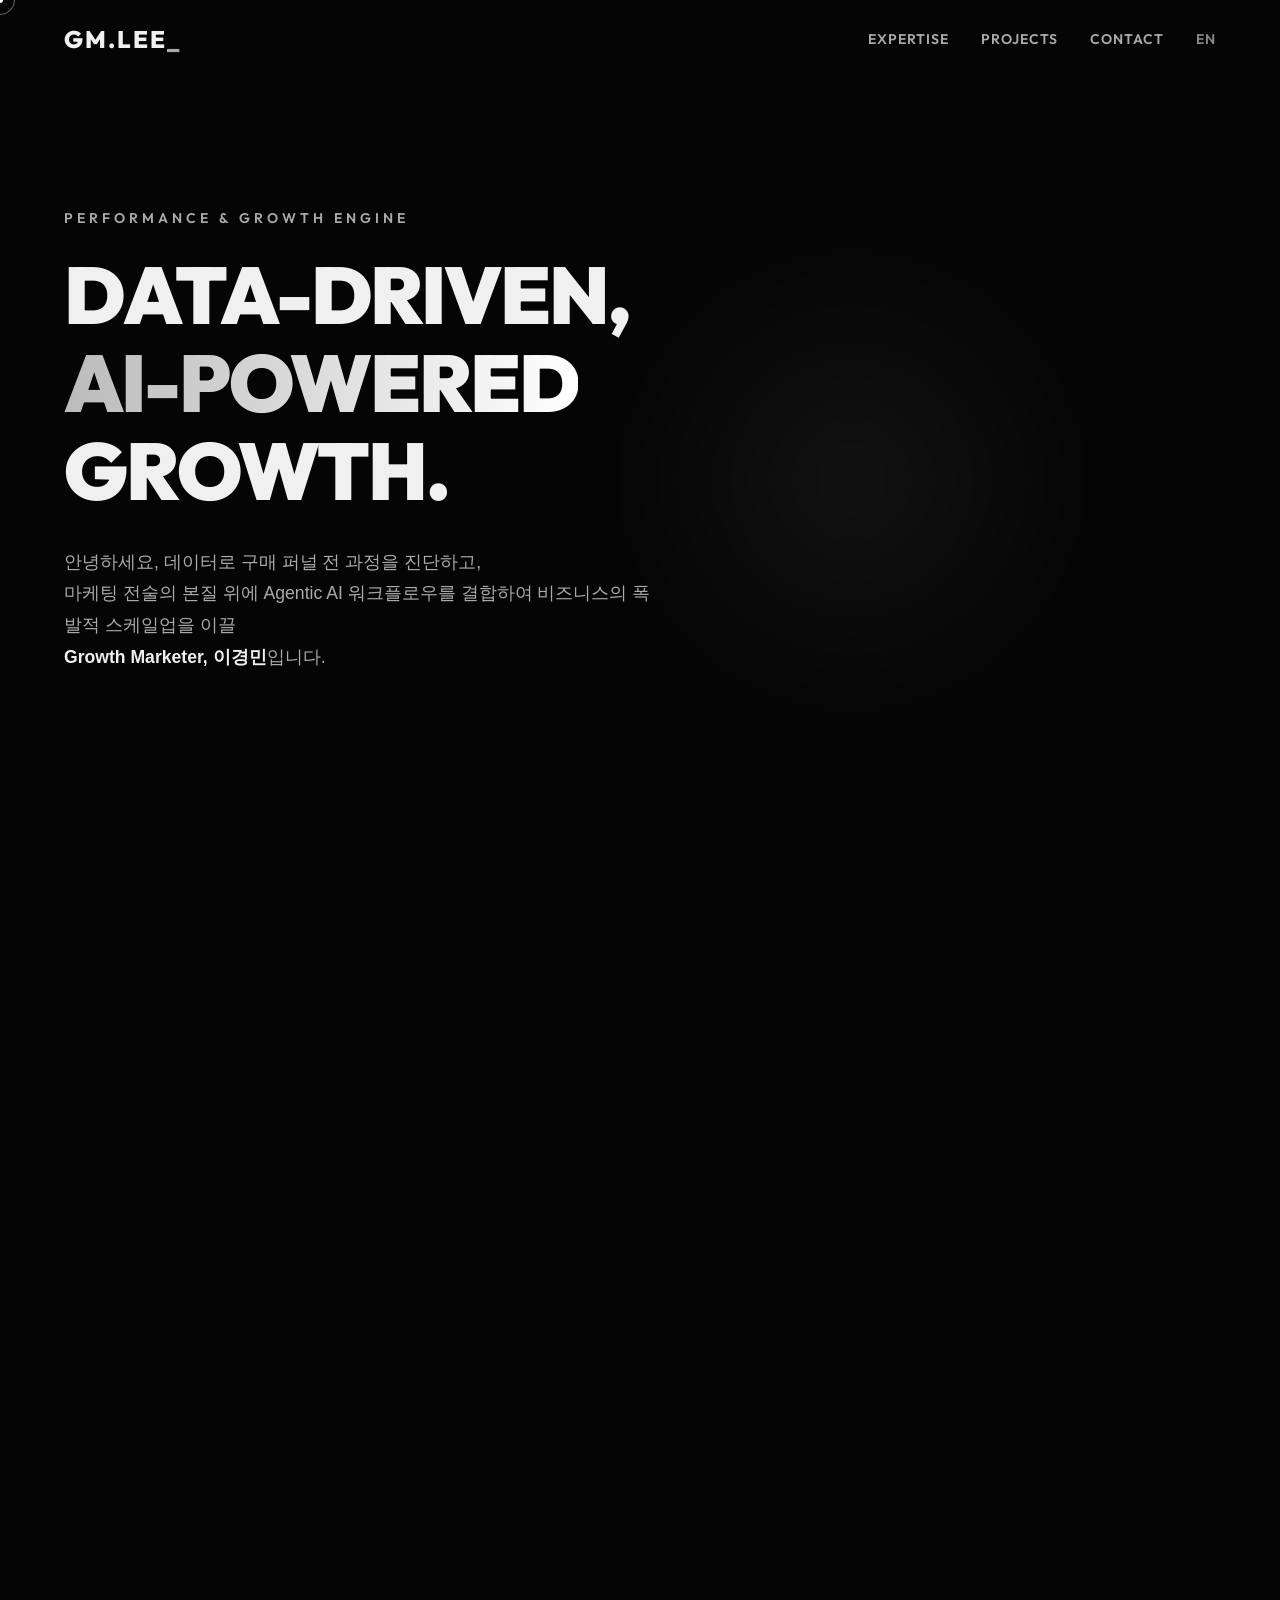
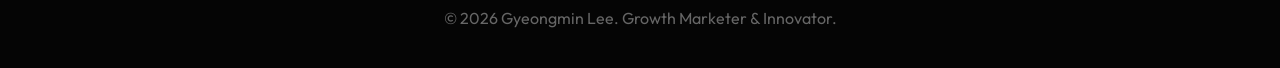
==== index.html @ 6a20fd5d "Add files via upload" ====
<!DOCTYPE html>
<html lang="ko">
<head>
    <meta charset="UTF-8">
    <meta name="viewport" content="width=device-width, initial-scale=1.0">
    <title>Gyeongmin Lee | Growth Marketer (Part Leader)</title>
    <link rel="preconnect" href="https://fonts.googleapis.com">
    <link rel="preconnect" href="https://fonts.gstatic.com" crossorigin>
    <link href="https://fonts.googleapis.com/css2?family=Outfit:wght@300;400;600;800;900&family=Pretendard:wght@300;400;600;700&display=swap" rel="stylesheet">
    <link rel="stylesheet" href="style.css">
    <!-- Lucide Icons -->
    <script src="https://unpkg.com/lucide@latest"></script>
</head>
<body>
    <!-- Custom Cursor -->
    <div class="cursor-dot"></div>
    <div class="cursor-outline"></div>

    <nav class="navbar">
        <div class="nav-container">
            <a href="#" class="logo">GM.LEE<span>_</span></a>
            <div class="nav-links">
                <a href="#expertise" class="nav-link">Expertise</a>
                <a href="#projects" class="nav-link">Projects</a>
                <a href="#contact" class="nav-link">Contact</a>
                <a href="index-en.html" class="nav-link" style="font-weight: 600; color: #888;">EN</a>
            </div>
        </div>
    </nav>

    <main>
        <section class="hero" id="hero">
            <div class="hero-bg-accent"></div>
            <div class="hero-content">
                <div class="hero-text">
                    <p class="hero-label reveal-text">PERFORMANCE & GROWTH ENGINE</p>
                    <h1 class="hero-title reveal-text">
                        DATA-DRIVEN,<br>
                        <span class="gradient-text">AI-POWERED</span><br>
                        GROWTH.
                    </h1>
                    <p class="hero-desc reveal-text">
                        안녕하세요, 데이터로 구매 퍼널 전 과정을 진단하고,<br>
                        마케팅 전술의 본질 위에 Agentic AI 워크플로우를 결합하여 비즈니스의 폭발적 스케일업을 이끌<br>
                        <strong>Growth Marketer, 이경민</strong>입니다.
                    </p>
                    <a href="#projects" class="explore-btn reveal-up">
                        Explore My Impact
                        <i data-lucide="arrow-right"></i>
                    </a>
                </div>
                <div class="hero-image reveal-up">
                    <img src="https://github.com/Jaguar-Black/portfolio/blob/main/profile.jpg?raw=true" alt="Profile Image">
                </div>
            </div>
        </section>

        <section class="expertise" id="expertise">
            <div class="section-container">
                <h2 class="section-title reveal-up">CORE EXPERTISE</h2>
                <div class="expertise-grid">
                    
                    <div class="glass-card reveal-up" style="transition-delay: 0.1s;">
                        <div class="card-icon">
                            <i data-lucide="bar-chart-2"></i>
                        </div>
                        <h3>Performance & CRM</h3>
                        <p>단순 광고 지표를 넘어 SQL과 GA4, Bigin 등을 이용해 지표 이면의 인과관계를 발견합니다. 유입, 객단가, 리텐션 전 방위에서 구매 전략을 최적화하여 턴어라운드를 실현합니다.</p>
                    </div>

                    <div class="glass-card reveal-up" style="transition-delay: 0.2s;">
                        <div class="card-icon">
                            <i data-lucide="cpu"></i>
                        </div>
                        <h3>Agentic AI Workflow</h3>
                        <p>수작업 반복 리포팅, 지표 취합, 시장 모니터링 체계를 LLM 크롤러 에이전트로 완전 자동화하여, 조직이 가설 수립과 검증이라는 '핵심 업무'에 몰입할 수 있도록 시스템화합니다.</p>
                    </div>

                    <div class="glass-card reveal-up" style="transition-delay: 0.3s;">
                        <div class="card-icon">
                            <i data-lucide="image"></i>
                        </div>
                        <h3>Gen-AI Full-Funnel Asset</h3>
                        <p>인적 병목이 빈번한 소재 채널, 랜딩 페이지, 영상 스토리보드와 프롬프트 연동까지 팀의 크리에이티브 파이프라인을 체계적으로 구조화해 실행 속도를 압도적으로 단축합니다.</p>
                    </div>
                </div>
            </div>
        </section>

        <section class="projects" id="projects">
            <div class="section-container">
                <h2 class="section-title reveal-up">SIGNATURE IMPACTS</h2>
                
                <div class="project-showcase">
                    
                    <!-- Pim Asia Impact (Highlight) -->
                    <div class="impact-card reveal-up">
                        <div class="impact-meta">25.05 - 26.03 | ㈜핌아시아</div>
                        <h3 class="impact-title clickable-item" onclick="openPopup('https://gmlee.notion.site/2bc24253d39f8047b65ef3e0e33f635e?source=copy_link')">AI & Pipeline Innovation</h3>
                        
                        <div class="impact-grid">
                            <div class="impact-item">
                                <h4>01. Reporting Automation</h4>
                                <p>AI 하네스 구조와 DB, 매체 API 자동 연동을 통한 <strong>'주간/월간 보고서 자동화 에이전트' 도입</strong>으로 월요일 오전을 통째로 소모하던 취합 시수를 <strong>'0'으로 단축</strong>.</p>
                                <div class="impact-image" style="margin-top: 16px;">
                                    <img src="https://github.com/Jaguar-Black/portfolio/blob/main/01.%20Reporting%20Automation.png?raw=true" alt="Reporting Automation" style="width: 100%; border-radius: 8px;">
                                </div>
                            </div>
                            <div class="impact-item">
                                <h4>02. Product Curation Agent</h4>
                                <p>전략 상품의 가격, 시즈널 트렌드, 차별점 USP를 자동 수집해 사내 메신저로 띄워주는 웹훅 연동 에이전트 개발. 마케터의 상품 소싱 <strong>병목 완벽 제거</strong>.</p>
                                <div class="impact-image" style="margin-top: 16px;">
                                    <img src="https://github.com/Jaguar-Black/portfolio/blob/main/02.%20Product%20Curation%20Agent.png?raw=true" alt="Product Curation Agent" style="width: 100%; border-radius: 8px;">
                                </div>
                            </div>
                            <div class="impact-item">
                                <h4>03. Full-Funnel Asset Gen</h4>
                                <p>랜딩 문구부터 이미지, 외부 툴(Freepik 등) 활용 영상 컨티와 씬별 프롬프트를 배포된 '하네스 템플릿' 하나로 완전 자동화해 <strong>기존 하루 걸리던 제작 리드타임을 2시간으로 단축</strong> 실현.</p>
                                <div class="impact-image" style="margin-top: 16px;">
                                    <img src="https://github.com/Jaguar-Black/portfolio/blob/main/03.%20Full-Funnel%20Asset%20Gen.png?raw=true" alt="Full-Funnel Asset Gen" style="width: 100%; border-radius: 8px;">
                                </div>
                            </div>
                            <div class="impact-item">
                                <h4>04. Performance Scale-up</h4>
                                <p>구글 UAC 낡은 소재 우려 타파 및 메타 AI 컬렉션 등 신규 매체 확장을 통해 광고비 증액 환경 속에서도 <strong>M1 ROAS 239% → 430% 강력한 턴어라운드</strong>.</p>
                                <div class="impact-image" style="margin-top: 16px;">
                                    <img src="https://github.com/Jaguar-Black/portfolio/blob/main/04.%20Performance%20Scale-up.png?raw=true" alt="Performance Scale-up" style="width: 100%; border-radius: 8px;">
                                </div>
                            </div>
                        </div>
                    </div>

                    <!-- Previous Timeline -->
                    <div class="timeline-container reveal-up">
                        <h3 class="timeline-head">Solid Marketing Milestones</h3>
                        
                        <div style="text-align: center; margin-bottom: 32px;">
                            <p class="timeline-instruction">👉 각 회사별 영역을 클릭하시면 상세한 성과 내역을 확인하실 수 있습니다</p>
                        </div>

                        <div class="timeline-item">
                            <div class="tl-date">24.05 – 24.11</div>
                            <div class="tl-content glass-card list-style clickable-item" onclick="openPopup('https://gmlee.notion.site/14324253d39f81c5973dec9656100f60?source=copy_link')">
                                <h4>㈜위블링 <span style="font-size: 14px; font-weight:normal; color:#aaa;">(팀장/스냅스, 오프린트미)</span></h4>
                                <ul>
                                    <li>사내 <strong>CRM 데이터를 SQL로 정밀 타겟팅(육아/펫/팬덤) 분절화</strong>하고 SA 비중을 축소. DA 파이프라인 전면 개편.</li>
                                    <li>스냅스 모객 ROAS 입사 4개월 만에 <strong>396% ➔ 866% 수직 턴어라운드 </strong>.</li>
                                    <li>이종 IP(스노우 AI 스티커/웹툰 팝업) 타겟 연동 및 협업 마케팅 기획으로 단일 이벤트 <strong>ROAS 4,442% 기록</strong> 등 온·오프라인 전방위 리드 확대.</li>
                                </ul>
                            </div>
                        </div>

                        <div class="timeline-item">
                            <div class="tl-date">22.10 – 23.09</div>
                            <div class="tl-content glass-card list-style clickable-item" onclick="openPopup('https://gmlee.notion.site/14324253d39f813bae6ce65b3a17312e?source=copy_link')">
                                <h4>㈜라이프앤바이오 <span style="font-size: 14px; font-weight:normal; color:#aaa;">(퍼포먼스 마케팅 팀장)</span></h4>
                                <ul>
                                    <li>적자 늪의 전사 월 매출을 2개월 만에 <strong>단기 플러스 전환(5억 ➔ 5.8억)</strong>시킨 고단가 '영웅 상품' 집결 전략.</li>
                                    <li>시니어 유저 가입 허들을 낮추는 간편 가입(카카오싱크) 및 채널톡 전격 도입을 통해 <strong>퍼널 진입률 2% ➔ 7.5%로 대폭 상향</strong>.</li>
                                    <li>고객 인터뷰 기반 <strong>'미셀화 커큐민' 3D 랜더링 영상 제작</strong> 및 피지컬갤러리 협업. 매체별 타겟-소재 핏(Fit) 정밀 세분화해 효율 극대화.</li>
                                </ul>
                            </div>
                        </div>
                        
                        <div class="timeline-item">
                            <div class="tl-date">21.04 – 22.03</div>
                            <div class="tl-content glass-card list-style clickable-item" onclick="openPopup('https://gmlee.notion.site/14324253d39f81b89ffde06b94b57936?source=copy_link')">
                                <h4>㈜라이프스타일프로젝트 <span style="font-size: 14px; font-weight:normal; color:#aaa;">(마케팅 팀장)</span></h4>
                                <ul>
                                    <li>검색광고 브랜드 키워드 정교 제어를 통해 <strong>메인 채널 CPC 단가를 1,500원 ➔ 400원대로 혁신적 절감</strong>.</li>
                                    <li>무료 샘플키트 전략 기획으로 <strong>신규 액티브 유저 월 3천 명 수급</strong> 파이프라인 (CPA 1,800원) 구축.</li>
                                    <li>빅인(Bigin) 솔루션을 활용한 구매 세그먼트별 시퀀스 마케팅 구축으로 유입 팽창 구간 내 <strong>초기 재구매 18% 달성</strong>.</li>
                                </ul>
                            </div>
                        </div>
                        
                        <div class="timeline-item">
                            <div class="tl-date">19.12 – 21.04</div>
                            <div class="tl-content glass-card list-style clickable-item" onclick="openPopup('https://gmlee.notion.site/14324253d39f818a97adebdd8dd3b90c?source=copy_link')">
                                <h4>드로잉홈 <span style="font-size: 14px; font-weight:normal; color:#aaa;">(마케팅 팀장)</span></h4>
                                <ul>
                                    <li>매월 지출 3천만 원이던 비용을 전사적 신뢰를 통한 <strong>1.5억 원 스케일업 운용 관리</strong>.</li>
                                    <li>GA, GTM, 자체 이벤트 로데이터 분석 모델 체계 마련을 통해 조직 전반의 데이터 평가 의사결정 문화 선제 도입.</li>
                                </ul>
                            </div>
                        </div>

                    </div>

                </div>
            </div>
        </section>

        <section class="contact" id="contact">
            <div class="section-container">
                <div class="contact-box glass-card reveal-up">
                    <h2 style="letter-spacing:-1px;">READY TO BUILD THE GROWTH ENGINE.</h2>
                    <p>단단한 마케팅 데이터 본질과 압도적인 AI 시스템 아키텍처의 조화로<br> 비즈니스 성장의 다음 챕터를 폭발적으로 리딩하겠습니다.</p>
                    <div class="contact-info">
                        
                    </div>
                </div>
            </div>
        </section>
    </main>

    <footer>
        <div class="footer-contents">
            <p>&copy; 2026 Gyeongmin Lee. Growth Marketer & Innovator.</p>
        </div>
    </footer>

    <!-- Modal for Images -->
    <div id="imageModal" class="modal" onclick="closeModal(event)">
        <span class="close" onclick="closeModal(event)">&times;</span>
        <img class="modal-content" id="modalImg">
    </div>

    <script src="script.js"></script>
</body>
</html>
---- style.css ----
/* F&F / MLB Style Portfolio CSS */
:root {
    --bg-color: #050505;
    --text-primary: #F0F0F0;
    --text-secondary: #aaaaaa;
    --accent: #ffffff;
    --accent-fade: rgba(255, 255, 255, 0.1);
    --glass-bg: rgba(20, 20, 20, 0.6);
    --glass-border: rgba(255, 255, 255, 0.08);
}

* {
    margin: 0;
    padding: 0;
    box-sizing: border-box;
}

body {
    background-color: var(--bg-color);
    color: var(--text-primary);
    font-family: 'Pretendard', sans-serif;
    overflow-x: hidden;
    cursor: none; /* For custom cursor */
}

h1, h2, h3, .hero-label, .logo, .navbar {
    font-family: 'Outfit', 'Pretendard', sans-serif;
}

/* Custom Cursor */
.cursor-dot, .cursor-outline {
    position: fixed;
    top: 0;
    left: 0;
    transform: translate(-50%, -50%);
    border-radius: 50%;
    z-index: 9999;
    pointer-events: none;
}

.cursor-dot {
    width: 6px;
    height: 6px;
    background-color: var(--accent);
}

.cursor-outline {
    width: 30px;
    height: 30px;
    border: 1px solid rgba(255,255,255,0.4);
    transition: width 0.2s, height 0.2s, background-color 0.2s;
}

/* Typography Utility */
.gradient-text {
    background: linear-gradient(90deg, #bbbbbb 0%, #ffffff 50%, #666666 100%);
    -webkit-background-clip: text;
    background-clip: text;
    -webkit-text-fill-color: transparent;
    background-size: 200% auto;
    animation: shine 4s linear infinite;
}

@keyframes shine {
    to {
        background-position: 200% center;
    }
}

/* Navbar */
.navbar {
    position: fixed;
    top: 0; 
    width: 100%;
    padding: 24px 0;
    z-index: 1000;
    transition: background 0.3s, backdrop-filter 0.3s;
}

.navbar.scrolled {
    background: rgba(0,0,0,0.8);
    backdrop-filter: blur(10px);
    border-bottom: 1px solid var(--glass-border);
    padding: 16px 0;
}

.nav-container {
    max-width: 1200px;
    margin: 0 auto;
    padding: 0 24px;
    display: flex;
    justify-content: space-between;
    align-items: center;
}

.logo {
    font-size: 24px;
    font-weight: 800;
    color: var(--text-primary);
    text-decoration: none;
    letter-spacing: 2px;
}

.logo span {
    color: var(--text-secondary);
}

.nav-links {
    display: flex;
    gap: 32px;
}

.nav-link {
    color: var(--text-secondary);
    text-decoration: none;
    font-size: 14px;
    font-weight: 600;
    text-transform: uppercase;
    letter-spacing: 1px;
    transition: color 0.3s;
    position: relative;
}

.nav-link:hover {
    color: var(--text-primary);
}

/* Hero Section */
.hero {
    min-height: 100vh;
    display: flex;
    align-items: center;
    position: relative;
    padding-top: 80px;
}

.hero-bg-accent {
    position: absolute;
    top: 20%;
    right: 10%;
    width: 600px;
    height: 600px;
    background: radial-gradient(circle, rgba(255,255,255,0.06) 0%, rgba(0,0,0,0) 60%);
    border-radius: 50%;
    filter: blur(40px);
    z-index: -1;
    animation: float 10s ease-in-out infinite;
}

@keyframes float {
    0% { transform: translateY(0px) scale(1); }
    50% { transform: translateY(-30px) scale(1.05); }
    100% { transform: translateY(0px) scale(1); }
}

.hero-content {
    max-width: 1200px;
    margin: 0 auto;
    padding: 0 24px;
    width: 100%;
    display: flex;
    align-items: center;
    justify-content: space-between;
    gap: 40px;
}

.hero-text {
    flex: 1;
}

.hero-image {
    flex-shrink: 0;
    width: 300px;
    height: 300px;
    border-radius: 50%;
    overflow: hidden;
    border: 3px solid rgba(255, 255, 255, 0.2);
    box-shadow: 0 10px 40px rgba(0, 0, 0, 0.5);
}

.hero-image img {
    width: 100%;
    height: 100%;
    object-fit: cover;
}

.hero-label {
    font-size: 14px;
    font-weight: 600;
    letter-spacing: 4px;
    color: var(--text-secondary);
    margin-bottom: 24px;
}

.hero-title {
    font-size: 5rem;
    font-weight: 900;
    line-height: 1.1;
    margin-bottom: 32px;
    letter-spacing: -2px;
}

.hero-desc {
    font-size: 1.1rem;
    color: var(--text-secondary);
    line-height: 1.8;
    max-width: 600px;
    margin-bottom: 48px;
}

.hero-desc strong {
    color: var(--text-primary);
}

.explore-btn {
    display: inline-flex;
    align-items: center;
    gap: 12px;
    padding: 16px 32px;
    background: var(--text-primary);
    color: var(--bg-color);
    text-decoration: none;
    font-weight: 700;
    text-transform: uppercase;
    letter-spacing: 1px;
    border-radius: 4px;
    transition: transform 0.3s, box-shadow 0.3s;
}

.explore-btn:hover {
    transform: translateY(-4px);
    box-shadow: 0 10px 30px rgba(255,255,255,0.2);
}

/* Sections */
.section-container {
    max-width: 1200px;
    margin: 0 auto;
    padding: 120px 24px;
}

.section-title {
    font-size: 2.5rem;
    font-weight: 800;
    margin-bottom: 64px;
    text-align: center;
    letter-spacing: 2px;
}

/* Glass Card */
.glass-card {
    background: var(--glass-bg);
    border: 1px solid var(--glass-border);
    backdrop-filter: blur(16px);
    border-radius: 12px;
    padding: 40px;
    transition: transform 0.3s, background 0.3s;
}

.glass-card:hover {
    background: rgba(30, 30, 30, 0.8);
    transform: translateY(-8px);
}

/* Expertise */
.expertise-grid {
    display: grid;
    grid-template-columns: repeat(3, 1fr);
    gap: 24px;
}

.card-icon {
    width: 60px;
    height: 60px;
    background: var(--accent-fade);
    border-radius: 50%;
    display: flex;
    align-items: center;
    justify-content: center;
    margin-bottom: 24px;
}

.glass-card h3 {
    font-size: 1.5rem;
    margin-bottom: 16px;
}

.glass-card p {
    color: var(--text-secondary);
    line-height: 1.6;
}

/* Projects */
.project-showcase {
    display: flex;
    flex-direction: column;
    gap: 40px;
}

.impact-card {
    background: #111111;
    border: 1px solid #333;
    padding: 60px;
    border-radius: 16px;
    position: relative;
    overflow: hidden;
}

.impact-meta {
    font-size: 14px;
    color: var(--text-secondary);
    font-family: 'Outfit';
    letter-spacing: 2px;
    margin-bottom: 16px;
}

.impact-title {
    font-size: 3rem;
    font-weight: 800;
    margin-bottom: 48px;
    line-height: 1.2;
}

.impact-grid {
    display: grid;
    grid-template-columns: 1fr;
    gap: 60px;
}

.impact-item h4 {
    font-size: 1.2rem;
    font-weight: 700;
    margin-bottom: 12px;
    color: #fff;
}

.impact-item p {
    color: var(--text-secondary);
    line-height: 1.6;
}

/* Timeline */
.timeline-container {
    margin-top: 60px;
}

.timeline-head {
    font-size: 2rem;
    margin-bottom: 24px;
    text-align: center;
}

.timeline-instruction {
    display: inline-block;
    background: rgba(255, 215, 0, 0.1);
    border: 1px solid rgba(255, 215, 0, 0.3);
    color: #ffd700;
    padding: 12px 24px;
    border-radius: 8px;
    font-size: 1.05rem;
    font-weight: 600;
    margin: 0 auto;
    letter-spacing: 0.5px;
}

.timeline-item {
    display: flex;
    gap: 40px;
    margin-bottom: 32px;
}

.tl-date {
    width: 140px;
    flex-shrink: 0;
    font-family: 'Outfit';
    font-weight: 700;
    color: var(--text-secondary);
    padding-top: 8px;
    text-align: right;
}

.tl-content {
    flex-grow: 1;
    padding: 32px;
}

.list-style ul {
    margin-top: 16px;
    list-style-type: none;
}

.list-style li {
    margin-bottom: 12px;
    color: var(--text-secondary);
    position: relative;
    padding-left: 16px;
}

.list-style li::before {
    content: "•";
    position: absolute;
    left: 0;
    color: #fff;
    font-weight: bold;
}

/* Contact */
.contact-box {
    text-align: center;
    padding: 80px 40px;
}

.contact-box h2 {
    font-size: 4rem;
    margin-bottom: 24px;
}

.contact-box p {
    font-size: 1.2rem;
    color: var(--text-secondary);
    margin-bottom: 40px;
}

.contact-info {
    display: flex;
    justify-content: center;
    gap: 24px;
}

.c-link {
    display: inline-flex;
    align-items: center;
    gap: 8px;
    text-decoration: none;
    color: #000;
    background: #fff;
    padding: 14px 28px;
    border-radius: 4px;
    font-family: 'Outfit';
    font-weight: 600;
    transition: transform 0.3s;
}

.c-link:hover {
    transform: translateY(-4px);
}

/* Footer */
footer {
    border-top: 1px solid #222;
    padding: 40px 0;
    text-align: center;
    color: #666;
    font-family: 'Outfit';
}

/* Scroll Animations */
.reveal-up {
    opacity: 0;
    transform: translateY(40px);
    transition: opacity 0.8s ease-out, transform 0.8s ease-out;
}

.reveal-up.active {
    opacity: 1;
    transform: translateY(0);
}

/* Clickable Items */
.clickable-item {
    cursor: pointer;
    transition: transform 0.2s, background-color 0.2s;
}

.clickable-item:hover {
    transform: translateY(-4px);
    background-color: rgba(255, 255, 255, 0.05); /* subtle highlight */
    border-radius: 8px; /* For the h3 and plain text impact-items */
}

.impact-title.clickable-item {
    display: inline-block;
    padding: 10px 20px;
    margin-left: -20px; /* offset the padding to align perfectly */
}

/* Modal Styles */
.modal {
  display: none;
  position: fixed;
  z-index: 2000;
  left: 0;
  top: 0;
  width: 100%;
  height: 100%;
  background-color: rgba(0,0,0,0.8);
  align-items: center;
  justify-content: center;
  backdrop-filter: blur(8px);
}

.modal-content {
  max-width: 90%;
  max-height: 90%;
  object-fit: contain;
  border-radius: 12px;
  box-shadow: 0 4px 40px rgba(0,0,0,0.5);
  animation: zoomIn 0.3s ease;
}

.close {
  position: absolute;
  top: 24px;
  right: 32px;
  color: #fff;
  font-size: 40px;
  font-weight: bold;
  cursor: pointer;
  transition: 0.3s;
  z-index: 2001;
}

.close:hover {
  color: #ccc;
  text-decoration: none;
}

@keyframes zoomIn {
  from {transform: scale(0.9); opacity: 0;}
  to {transform: scale(1); opacity: 1;}
}

/* Responsiveness */
@media (max-width: 900px) {
    .expertise-grid { grid-template-columns: 1fr; }
    .impact-grid { grid-template-columns: 1fr; }
    .hero-title { font-size: 3.5rem; }
    .timeline-item { flex-direction: column; gap: 16px; }
    .tl-date { text-align: left; }
    .nav-links { display: none; }
    
    .hero-content {
        flex-direction: column-reverse;
        text-align: center;
        gap: 24px;
    }
    
    .hero-image {
        width: 180px;
        height: 180px;
        margin-top: 24px;
    }
}
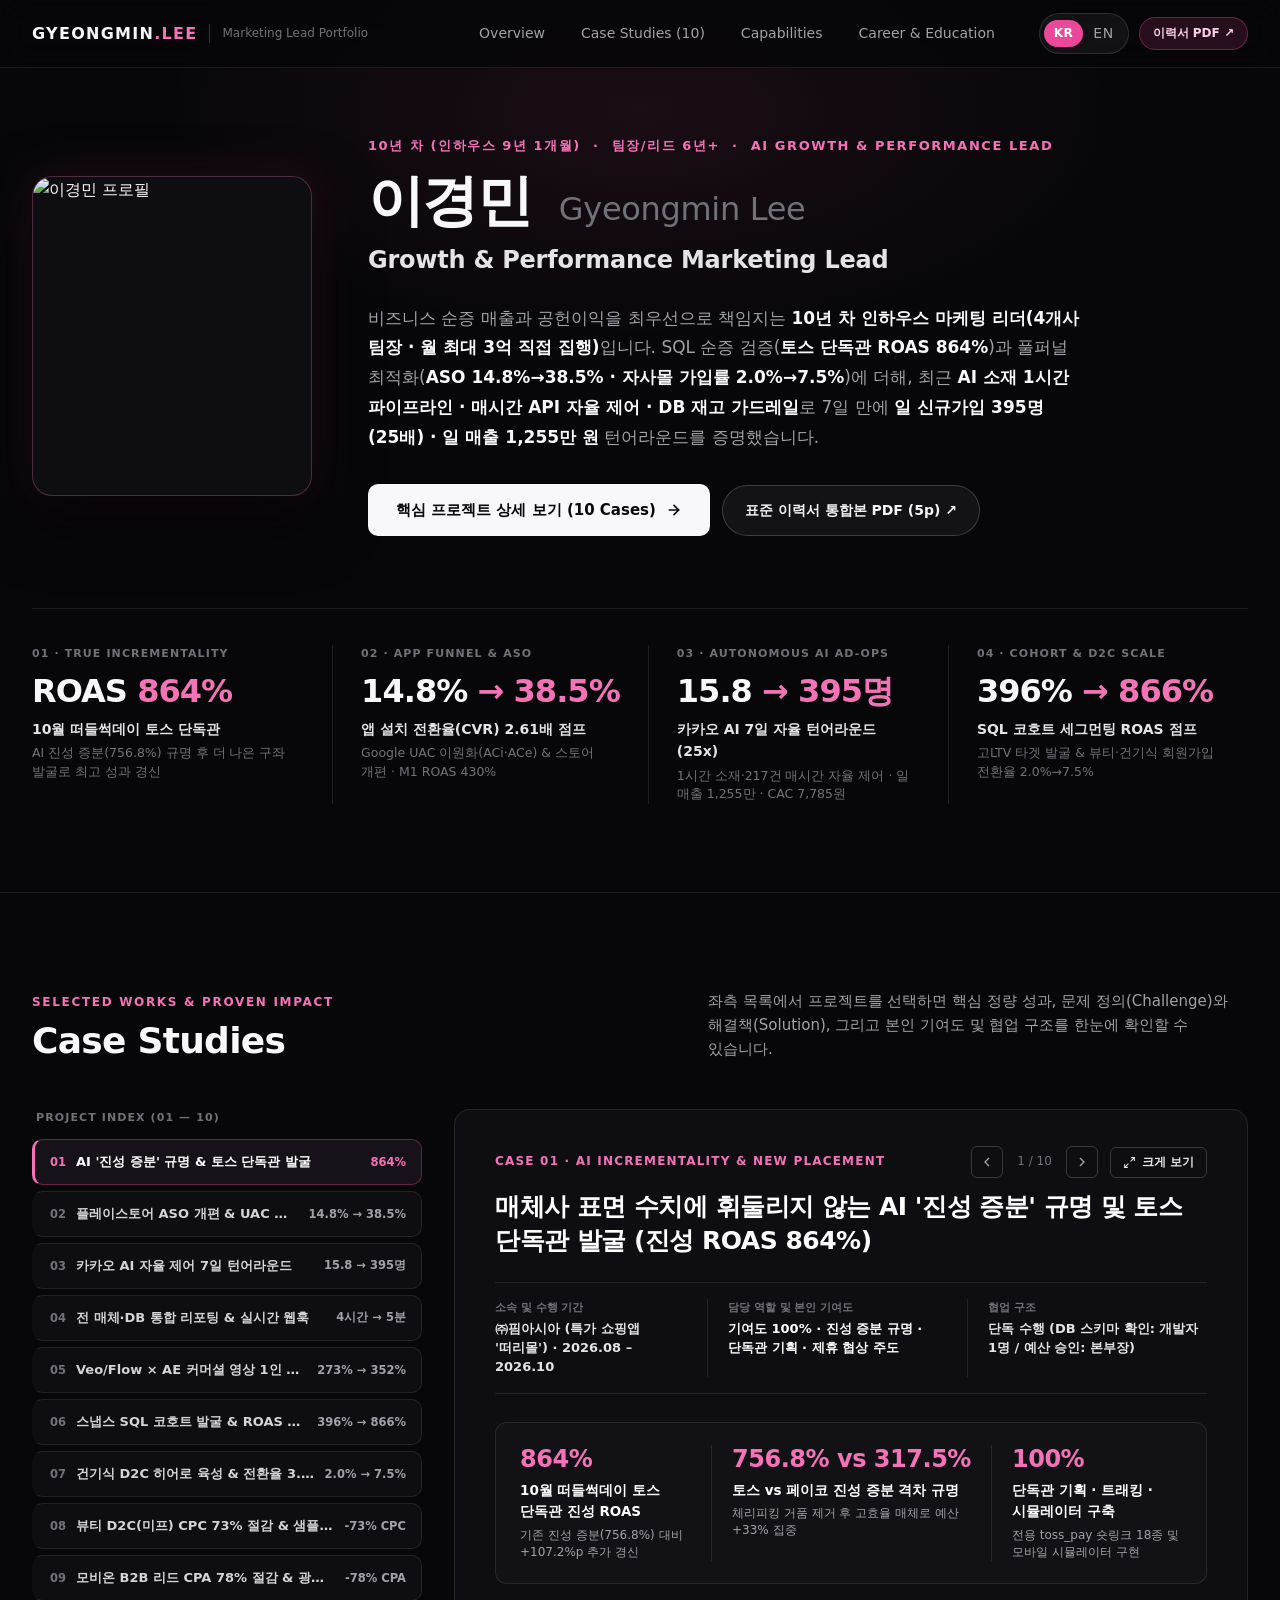
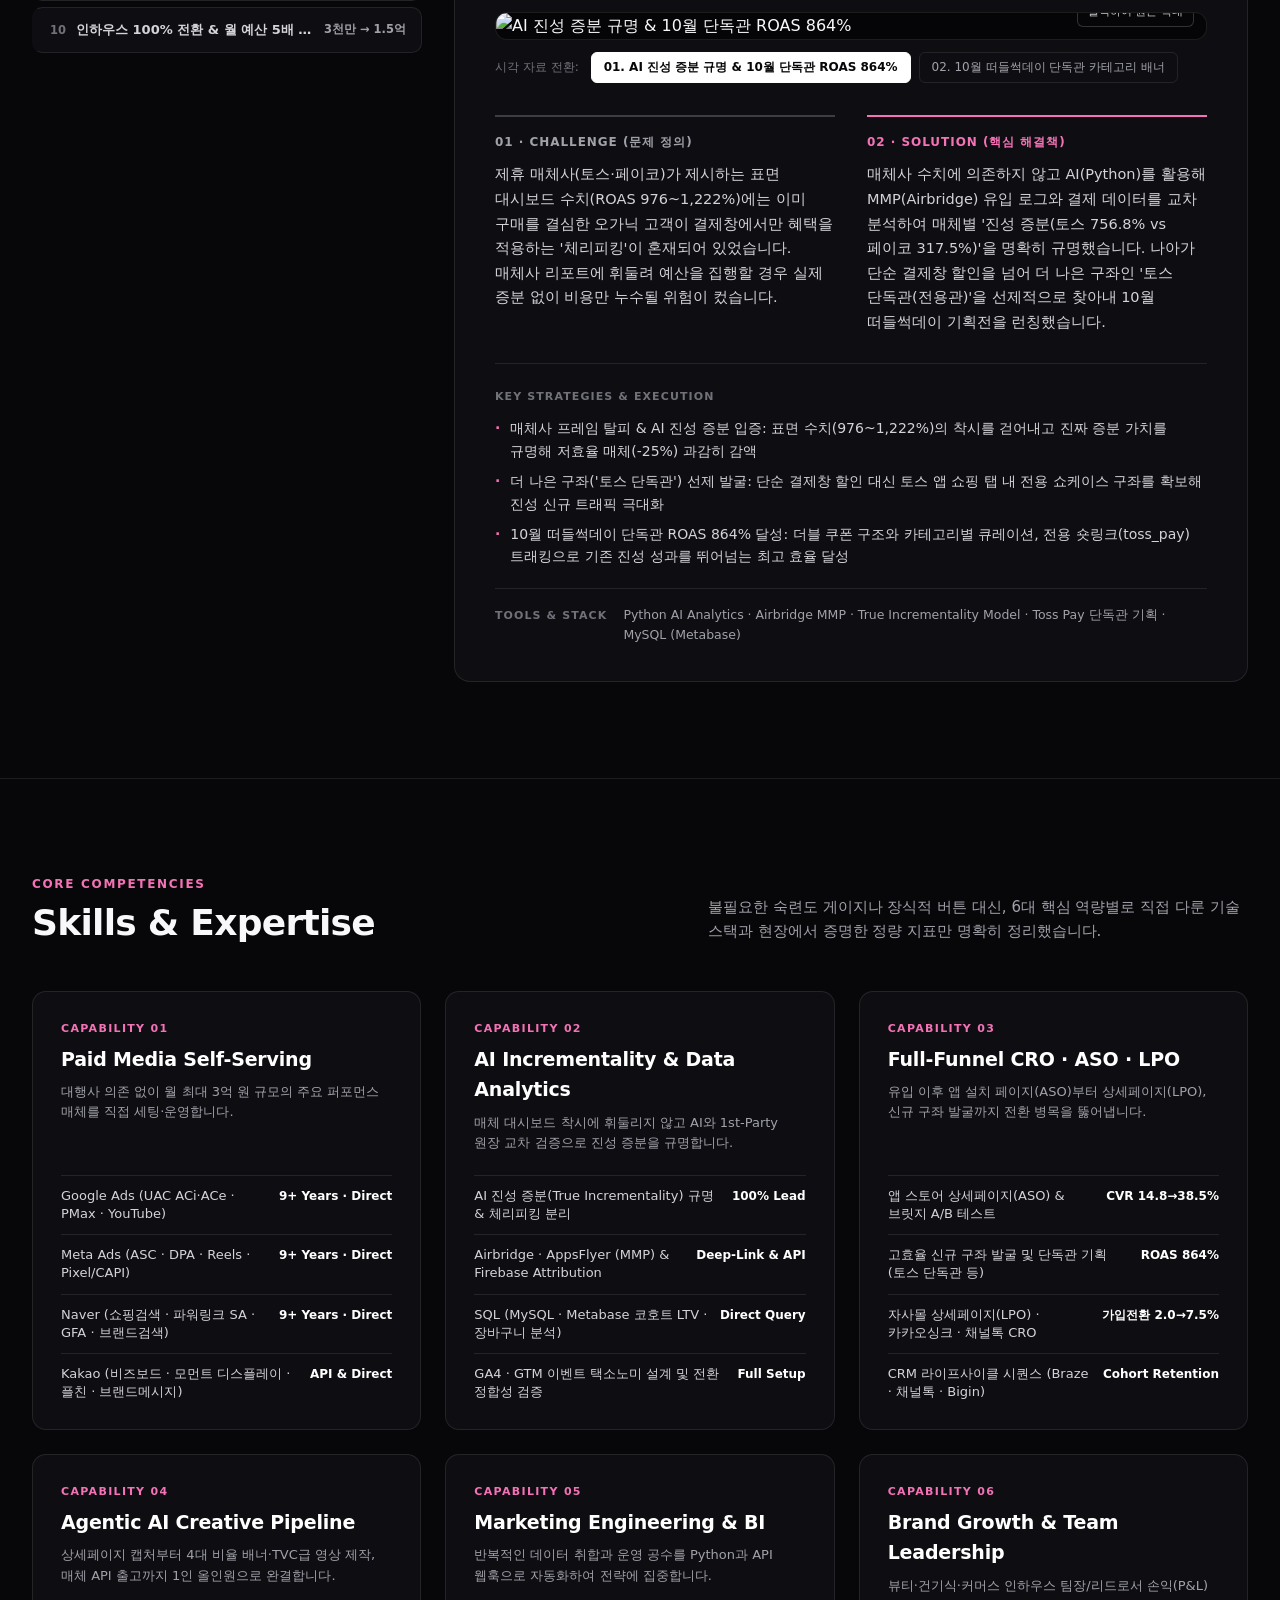
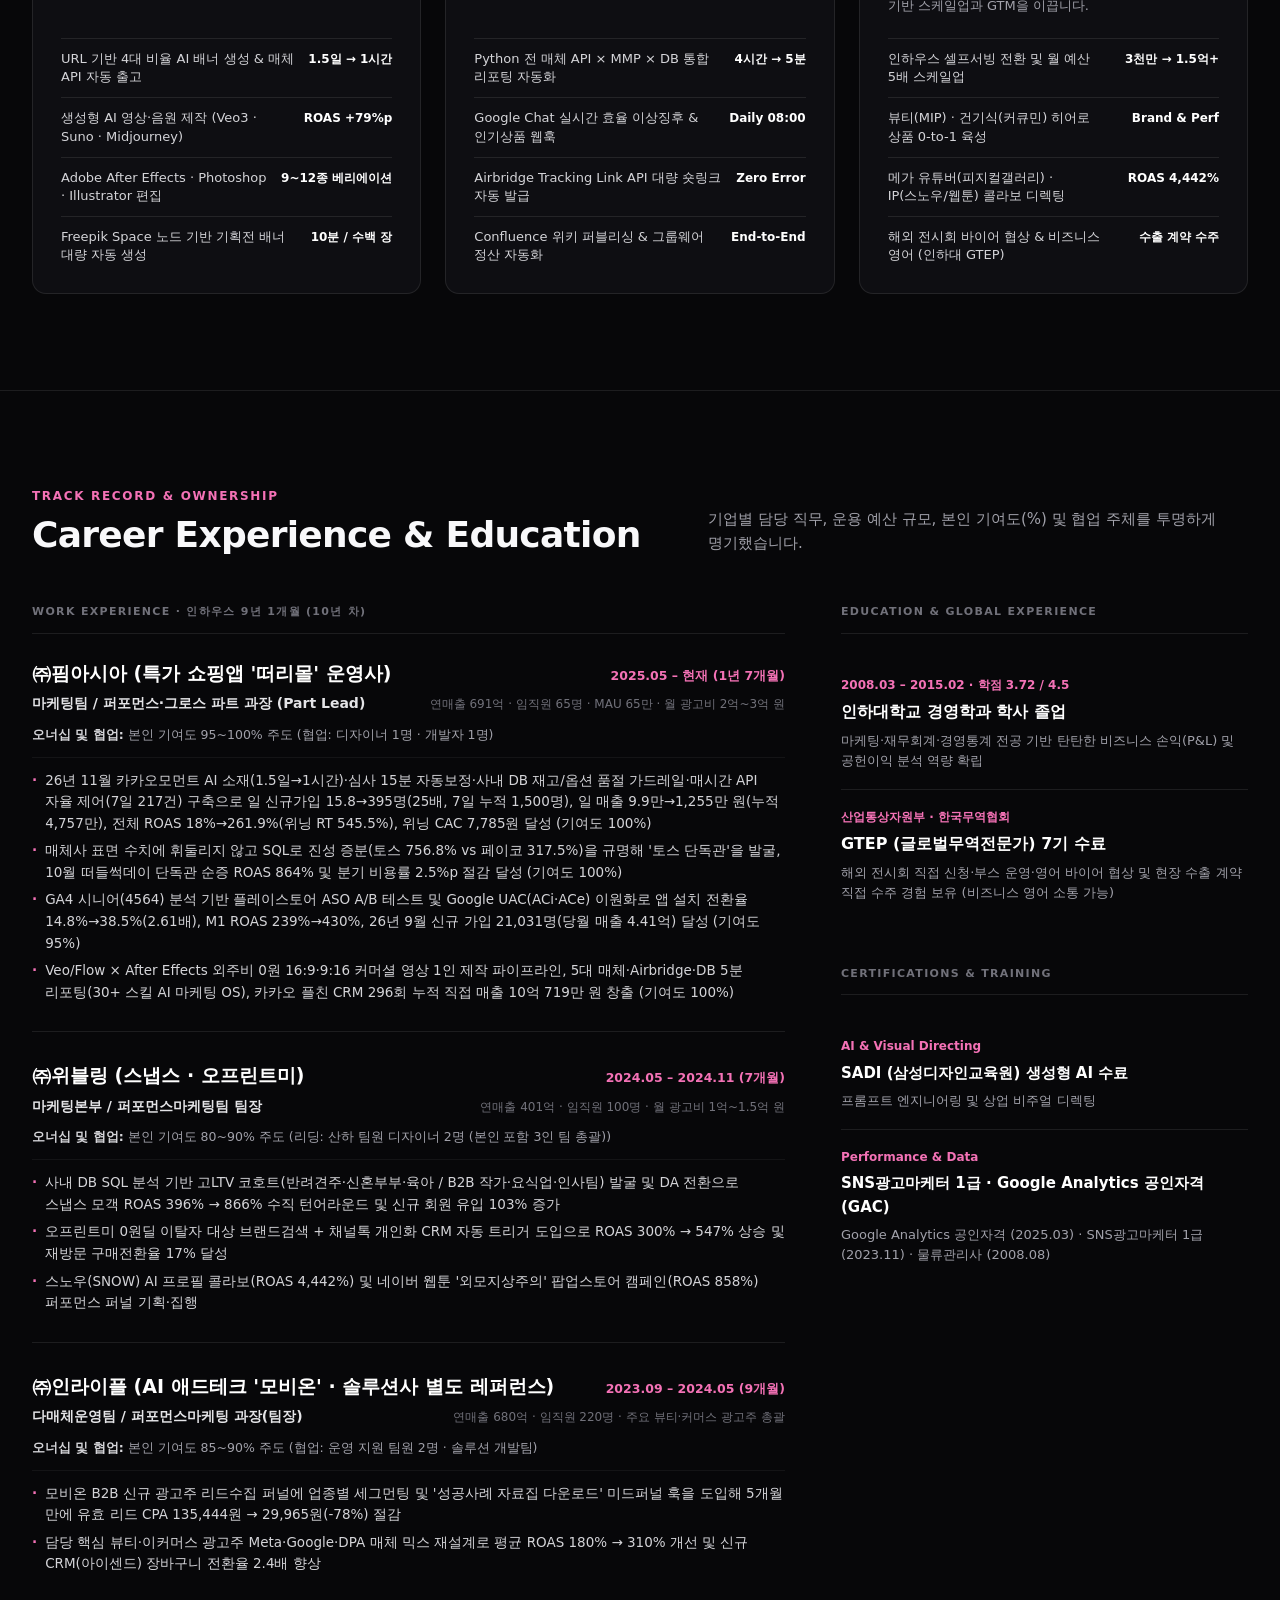
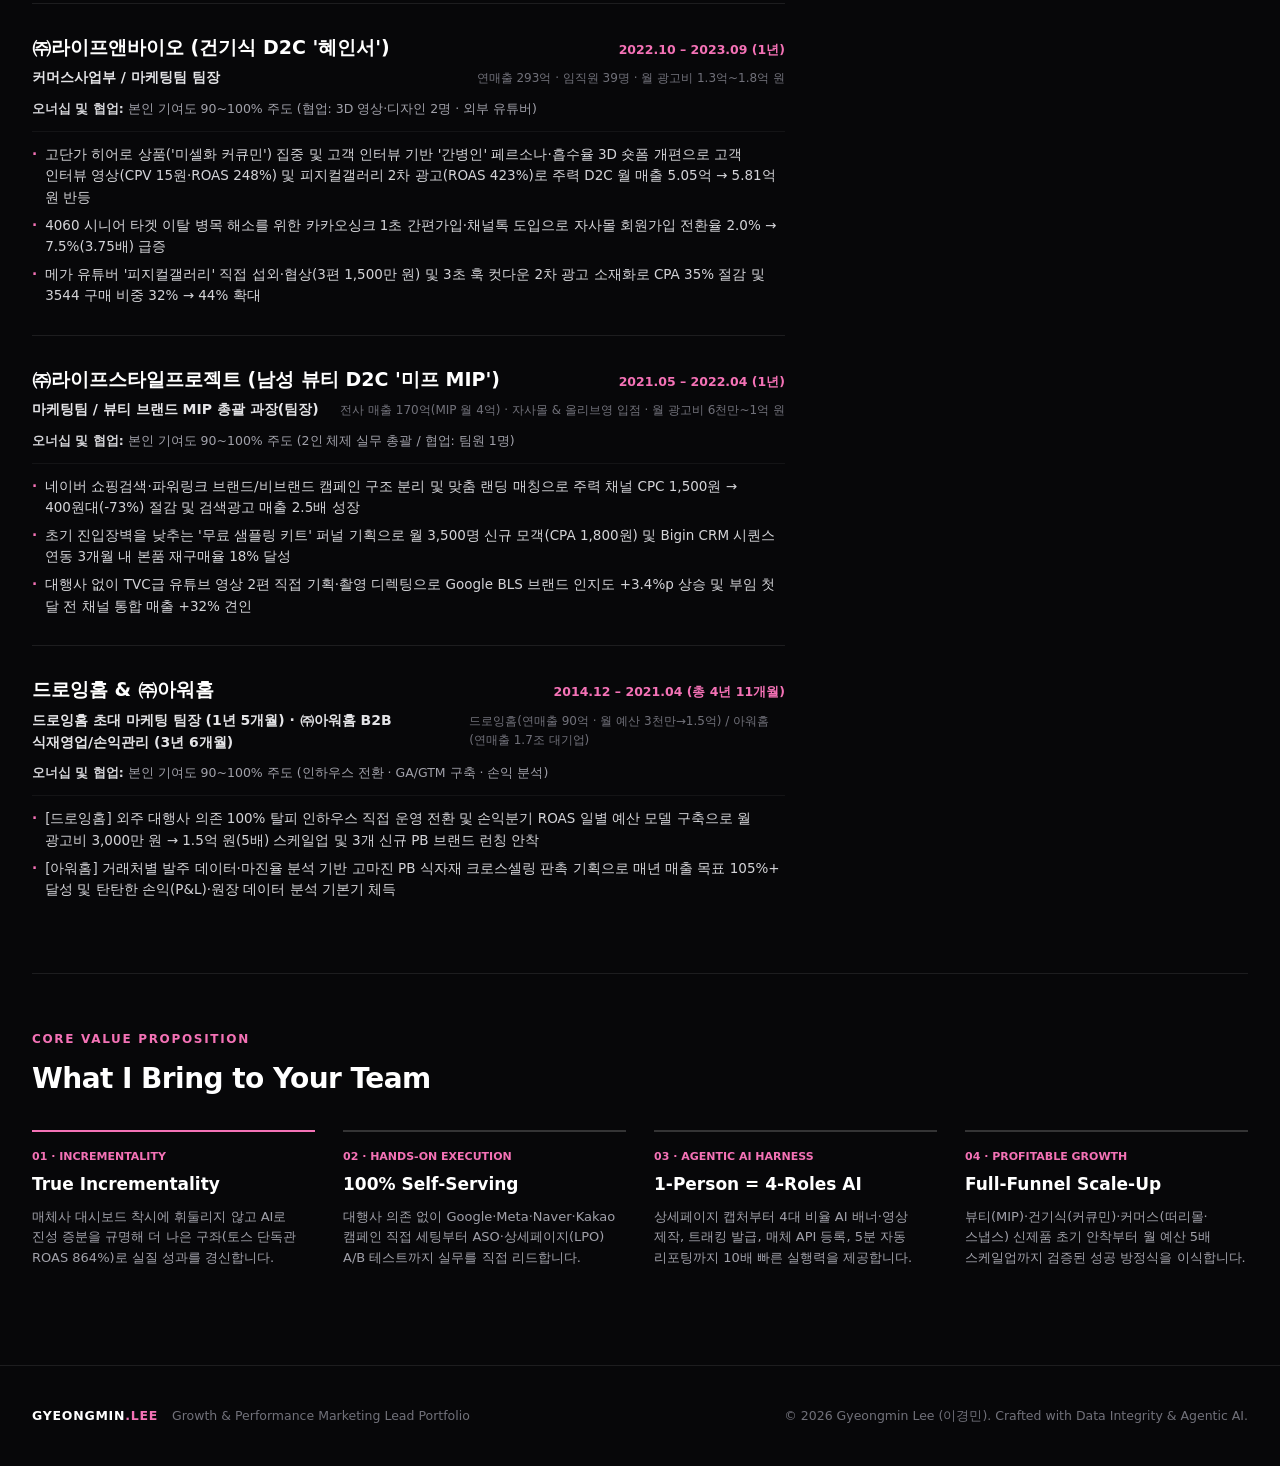
==== commit dcd200a9: "Update 2026.11 KR/EN portfolio (Nov autonomous Kakao turnaround & Veo/AE video)" ====
--- a/index.html
+++ b/index.html
@@ -1,221 +1,2250 @@
 <!DOCTYPE html>
-<html lang="ko">
+<html lang="ko" class="dark" style="scroll-behavior: smooth;">
 <head>
-    <meta charset="UTF-8">
-    <meta name="viewport" content="width=device-width, initial-scale=1.0">
-    <title>Gyeongmin Lee | Growth Marketer (Part Leader)</title>
-    <link rel="preconnect" href="https://fonts.googleapis.com">
-    <link rel="preconnect" href="https://fonts.gstatic.com" crossorigin>
-    <link href="https://fonts.googleapis.com/css2?family=Outfit:wght@300;400;600;800;900&family=Pretendard:wght@300;400;600;700&display=swap" rel="stylesheet">
-    <link rel="stylesheet" href="style.css">
-    <!-- Lucide Icons -->
-    <script src="https://unpkg.com/lucide@latest"></script>
+  <meta charset="UTF-8">
+  <meta name="viewport" content="width=device-width, initial-scale=1.0">
+  <title>이경민 (Gyeongmin Lee) | Growth & Performance Marketing Lead Portfolio (2026)</title>
+  <meta name="description" content="인하우스 9년 1개월(10년 차) 마케팅 팀장/리드 · AI 진성 증분(ROAS 864%), 7일 카카오 AI 자율 턴어라운드(일 가입 395명·매출 1,255만), 풀퍼널 ASO(38.5%) 및 Veo/AE AI 영상 포트폴리오">
+  <meta property="og:type" content="website">
+  <meta property="og:url" content="https://gmlee-portfolio-2026.vercel.app/">
+  <meta property="og:title" content="이경민 (Gyeongmin Lee) | Growth & Performance Marketing Lead Portfolio (2026)">
+  <meta property="og:description" content="10년 차(인하우스 9년 1개월) · 토스 순증 ROAS 864% · 카카오 AI 7일 턴어라운드(일 가입 395명) · ASO 38.5% · Veo/AE AI 영상">
+  <meta property="og:image" content="https://gmlee-portfolio-2026.vercel.app/assets/og_thumbnail_kr.png">
+  <meta name="twitter:card" content="summary_large_image">
+  <meta name="twitter:title" content="이경민 (Gyeongmin Lee) | Growth & Performance Marketing Lead Portfolio (2026)">
+  <meta name="twitter:description" content="10년 차(인하우스 9년 1개월) · 토스 순증 ROAS 864% · 카카오 AI 7일 턴어라운드(일 가입 395명) · ASO 38.5% · Veo/AE AI 영상">
+  <meta name="twitter:image" content="https://gmlee-portfolio-2026.vercel.app/assets/og_thumbnail_kr.png">
+  <link rel="preconnect" href="https://cdn.jsdelivr.net">
+  <link href="https://cdn.jsdelivr.net/gh/orioncactus/pretendard@v1.3.9/dist/web/static/pretendard.min.css" rel="stylesheet">
+  <style>
+    :root {
+      --bg: #070709;
+      --surface: #0e0e12;
+      --surface-hover: #14141a;
+      --surface-active: #171219;
+      --border: rgba(255, 255, 255, 0.09);
+      --border-strong: rgba(255, 255, 255, 0.18);
+      --text-primary: #f8f8fa;
+      --text-secondary: #a1a1aa;
+      --text-muted: #71717a;
+      --accent: #ec4899;
+      --accent-light: #f472b6;
+      --accent-soft: rgba(236, 72, 153, 0.12);
+    }
+
+    * {
+      box-sizing: border-box;
+      margin: 0;
+      padding: 0;
+    }
+
+    html, body {
+      font-family: 'Pretendard', -apple-system, BlinkMacSystemFont, system-ui, sans-serif;
+      background-color: var(--bg);
+      color: var(--text-primary);
+      word-break: keep-all;
+      -webkit-font-smoothing: antialiased;
+      line-height: 1.6;
+    }
+
+    a {
+      color: inherit;
+      text-decoration: none;
+    }
+
+    button {
+      font-family: inherit;
+      background: none;
+      border: none;
+      color: inherit;
+      cursor: pointer;
+    }
+
+    .container {
+      max-width: 1280px;
+      margin: 0 auto;
+      padding: 0 32px;
+    }
+
+    section[id], div[id="career"] {
+      scroll-margin-top: 84px;
+    }
+
+    /* ─── TOP NAVIGATION ─── */
+    .topnav {
+      position: fixed;
+      top: 0;
+      left: 0;
+      right: 0;
+      height: 68px;
+      background: rgba(7, 7, 9, 0.85);
+      backdrop-filter: blur(16px);
+      -webkit-backdrop-filter: blur(16px);
+      border-bottom: 1px solid var(--border);
+      z-index: 50;
+    }
+    .topnav-inner {
+      height: 100%;
+      display: flex;
+      align-items: center;
+      justify-content: space-between;
+    }
+    .brand {
+      display: flex;
+      align-items: center;
+      gap: 12px;
+      font-size: 16px;
+      font-weight: 800;
+      letter-spacing: 0.08em;
+    }
+    .brand-dot {
+      color: var(--accent-light);
+    }
+    .brand-sub {
+      font-size: 12px;
+      font-weight: 400;
+      color: var(--text-muted);
+      padding-left: 12px;
+      border-left: 1px solid var(--border-strong);
+      letter-spacing: 0;
+    }
+    .nav-links {
+      display: flex;
+      align-items: center;
+      gap: 36px;
+    }
+    .nav-links a {
+      font-size: 14px;
+      font-weight: 500;
+      color: var(--text-secondary);
+      transition: color 0.15s ease;
+    }
+    .nav-links a:hover {
+      color: var(--text-primary);
+    }
+
+    /* ─── HERO SECTION ─── */
+    .hero {
+      position: relative;
+      padding: 136px 0 88px;
+      border-bottom: 1px solid var(--border);
+      overflow: hidden;
+    }
+    .hero-glow {
+      position: absolute;
+      top: -120px;
+      left: 50%;
+      transform: translateX(-50%);
+      width: 960px;
+      height: 460px;
+      background: radial-gradient(ellipse at center, rgba(236, 72, 153, 0.09) 0%, transparent 70%);
+      pointer-events: none;
+    }
+    .hero-top {
+      position: relative;
+      z-index: 1;
+      display: grid;
+      grid-template-columns: 280px 1fr;
+      gap: 56px;
+      align-items: center;
+      margin-bottom: 72px;
+    }
+    .hero-photo-wrap {
+      width: 280px;
+      height: 320px;
+      border-radius: 20px;
+      overflow: hidden;
+      border: 1px solid var(--border-strong);
+      background: var(--surface);
+      box-shadow: 0 24px 48px rgba(0, 0, 0, 0.6);
+    }
+    .hero-photo-wrap img {
+      width: 100%;
+      height: 100%;
+      object-fit: cover;
+      object-position: top center;
+      display: block;
+    }
+    .hero-eyebrow {
+      font-size: 13px;
+      font-weight: 600;
+      letter-spacing: 0.12em;
+      text-transform: uppercase;
+      color: var(--accent-light);
+      margin-bottom: 14px;
+    }
+    .hero-name {
+      font-size: 56px;
+      font-weight: 800;
+      letter-spacing: -0.03em;
+      line-height: 1.08;
+      color: var(--text-primary);
+      margin-bottom: 10px;
+    }
+    .hero-name span {
+      font-size: 32px;
+      font-weight: 400;
+      color: var(--text-muted);
+      margin-left: 10px;
+      letter-spacing: -0.01em;
+    }
+    .hero-role {
+      font-size: 24px;
+      font-weight: 600;
+      color: #e4e4e7;
+      letter-spacing: -0.01em;
+      margin-bottom: 24px;
+    }
+    .hero-bio {
+      font-size: 17px;
+      color: var(--text-secondary);
+      max-width: 720px;
+      line-height: 1.75;
+      margin-bottom: 32px;
+    }
+    .hero-bio strong {
+      color: var(--text-primary);
+      font-weight: 600;
+    }
+    .btn-primary {
+      display: inline-flex;
+      align-items: center;
+      gap: 10px;
+      background: var(--text-primary);
+      color: #070709;
+      font-size: 15px;
+      font-weight: 700;
+      padding: 14px 28px;
+      border-radius: 10px;
+      transition: all 0.2s ease;
+    }
+    .btn-primary:hover {
+      background: var(--accent-light);
+      color: #070709;
+      transform: translateY(-1px);
+    }
+
+    /* ─── HERO 4 KPI STRIP (Architectural Hairline Grid) ─── */
+    .kpi-strip {
+      position: relative;
+      z-index: 1;
+      display: grid;
+      grid-template-columns: repeat(4, 1fr);
+      border-top: 1px solid var(--border);
+      padding-top: 36px;
+    }
+    .kpi-item {
+      padding: 0 28px;
+      border-left: 1px solid var(--border);
+    }
+    .kpi-item:first-child {
+      padding-left: 0;
+      border-left: none;
+    }
+    .kpi-item:last-child {
+      padding-right: 0;
+    }
+    .kpi-tag {
+      font-size: 11px;
+      font-weight: 600;
+      letter-spacing: 0.1em;
+      text-transform: uppercase;
+      color: var(--text-muted);
+      margin-bottom: 10px;
+    }
+    .kpi-val {
+      font-size: 32px;
+      font-weight: 800;
+      letter-spacing: -0.03em;
+      line-height: 1.15;
+      color: var(--text-primary);
+      margin-bottom: 8px;
+      white-space: nowrap;
+    }
+    .kpi-val em {
+      font-style: normal;
+      color: var(--accent-light);
+    }
+    .kpi-title {
+      font-size: 14px;
+      font-weight: 600;
+      color: #e4e4e7;
+      margin-bottom: 4px;
+    }
+    .kpi-desc {
+      font-size: 12.5px;
+      color: var(--text-muted);
+      line-height: 1.5;
+    }
+
+    /* ─── SECTION HEADERS ─── */
+    .sec {
+      padding: 96px 0;
+      border-bottom: 1px solid var(--border);
+    }
+    .sec-head {
+      display: flex;
+      align-items: flex-end;
+      justify-content: space-between;
+      gap: 24px;
+      margin-bottom: 48px;
+    }
+    .sec-eyebrow {
+      font-size: 12px;
+      font-weight: 700;
+      letter-spacing: 0.14em;
+      text-transform: uppercase;
+      color: var(--accent-light);
+      margin-bottom: 8px;
+    }
+    .sec-title {
+      font-size: 36px;
+      font-weight: 800;
+      letter-spacing: -0.02em;
+      color: var(--text-primary);
+      line-height: 1.15;
+    }
+    .sec-sub {
+      font-size: 15px;
+      color: var(--text-secondary);
+      max-width: 540px;
+      line-height: 1.6;
+    }
+
+    /* ─── CASE STUDIES 2-COLUMN WORKSPACE ─── */
+    .cases-layout {
+      display: grid;
+      grid-template-columns: 390px 1fr;
+      gap: 32px;
+      align-items: start;
+    }
+    .cases-nav-wrap {
+      position: sticky;
+      top: 92px;
+    }
+    .cases-nav-label {
+      font-size: 11px;
+      font-weight: 700;
+      letter-spacing: 0.1em;
+      text-transform: uppercase;
+      color: var(--text-muted);
+      margin-bottom: 12px;
+      padding: 0 4px;
+    }
+    .cases-nav {
+      display: flex;
+      flex-direction: column;
+      gap: 6px;
+    }
+    .case-nav-item {
+      width: 100%;
+      display: flex;
+      align-items: center;
+      justify-content: space-between;
+      gap: 10px;
+      padding: 13px 15px;
+      border-radius: 10px;
+      background: var(--surface);
+      border: 1px solid var(--border);
+      border-left: 3px solid transparent;
+      text-align: left;
+      transition: all 0.15s ease;
+    }
+    .case-nav-item:hover {
+      background: var(--surface-hover);
+      border-color: var(--border-strong);
+    }
+    .case-nav-item.active {
+      background: var(--surface-active);
+      border-color: rgba(236, 72, 153, 0.35);
+      border-left: 3px solid var(--accent-light);
+    }
+    .case-nav-left {
+      display: flex;
+      align-items: center;
+      gap: 10px;
+      min-width: 0;
+    }
+    .case-nav-num {
+      font-size: 11.5px;
+      font-weight: 700;
+      font-variant-numeric: tabular-nums;
+      color: var(--text-muted);
+      flex-shrink: 0;
+    }
+    .case-nav-item.active .case-nav-num {
+      color: var(--accent-light);
+    }
+    .case-nav-title {
+      font-size: 13px;
+      font-weight: 600;
+      color: #d4d4d8;
+      white-space: nowrap;
+      overflow: hidden;
+      text-overflow: ellipsis;
+    }
+    .case-nav-item.active .case-nav-title {
+      color: #ffffff;
+    }
+    .case-nav-stat {
+      font-size: 11.5px;
+      font-weight: 700;
+      font-variant-numeric: tabular-nums;
+      color: var(--text-secondary);
+      flex-shrink: 0;
+    }
+    .case-nav-item.active .case-nav-stat {
+      color: var(--accent-light);
+    }
+
+    /* ─── CASE DETAIL PANEL ─── */
+    .case-panel {
+      background: var(--surface);
+      border: 1px solid var(--border);
+      border-radius: 16px;
+      padding: 36px 40px;
+    }
+    .case-panel-top {
+      display: flex;
+      align-items: center;
+      justify-content: space-between;
+      gap: 16px;
+      margin-bottom: 12px;
+    }
+    .case-cat {
+      font-size: 12px;
+      font-weight: 700;
+      letter-spacing: 0.1em;
+      text-transform: uppercase;
+      color: var(--accent-light);
+    }
+    .case-controls {
+      display: flex;
+      align-items: center;
+      gap: 8px;
+      flex-shrink: 0;
+    }
+    .btn-icon {
+      width: 32px;
+      height: 32px;
+      border-radius: 6px;
+      border: 1px solid var(--border-strong);
+      display: inline-flex;
+      align-items: center;
+      justify-content: center;
+      color: var(--text-secondary);
+      transition: all 0.15s ease;
+    }
+    .btn-icon:hover {
+      color: #ffffff;
+      border-color: #ffffff;
+    }
+    .case-counter {
+      font-size: 12px;
+      font-variant-numeric: tabular-nums;
+      color: var(--text-muted);
+      padding: 0 6px;
+    }
+    .btn-expand {
+      display: inline-flex;
+      align-items: center;
+      gap: 6px;
+      padding: 6px 12px;
+      border-radius: 6px;
+      border: 1px solid var(--border-strong);
+      font-size: 12px;
+      font-weight: 600;
+      color: #e4e4e7;
+      margin-left: 4px;
+      transition: all 0.15s ease;
+    }
+    .btn-expand:hover {
+      border-color: var(--accent-light);
+      color: var(--accent-light);
+    }
+    .case-main-title {
+      font-size: 25px;
+      font-weight: 800;
+      letter-spacing: -0.02em;
+      color: #ffffff;
+      line-height: 1.35;
+      margin-bottom: 24px;
+    }
+
+    /* 3-Column Metadata Strip (Replaces 3 Pill Buttons) */
+    .meta-strip {
+      display: grid;
+      grid-template-columns: 1fr 1.25fr 1.25fr;
+      gap: 20px;
+      padding: 16px 0;
+      border-top: 1px solid var(--border);
+      border-bottom: 1px solid var(--border);
+      margin-bottom: 28px;
+    }
+    .meta-col {
+      padding-left: 20px;
+      border-left: 1px solid var(--border);
+    }
+    .meta-col:first-child {
+      padding-left: 0;
+      border-left: none;
+    }
+    .meta-label {
+      font-size: 11px;
+      font-weight: 600;
+      color: var(--text-muted);
+      margin-bottom: 4px;
+    }
+    .meta-val {
+      font-size: 13px;
+      font-weight: 600;
+      color: #e4e4e7;
+      line-height: 1.45;
+    }
+    .meta-val-highlight {
+      color: #ffffff;
+    }
+
+    /* 3-Column Results Banner */
+    .results-banner {
+      display: grid;
+      grid-template-columns: repeat(3, 1fr);
+      background: rgba(255, 255, 255, 0.02);
+      border: 1px solid var(--border);
+      border-radius: 12px;
+      padding: 22px 24px;
+      margin-bottom: 28px;
+    }
+    .res-col {
+      padding: 0 20px;
+      border-left: 1px solid var(--border);
+    }
+    .res-col:first-child {
+      padding-left: 0;
+      border-left: none;
+    }
+    .res-col:last-child {
+      padding-right: 0;
+    }
+    .res-num {
+      font-size: 24px;
+      font-weight: 800;
+      letter-spacing: -0.02em;
+      color: var(--accent-light);
+      line-height: 1.2;
+      margin-bottom: 6px;
+      white-space: nowrap;
+    }
+    .res-label {
+      font-size: 13.5px;
+      font-weight: 700;
+      color: #ffffff;
+      margin-bottom: 4px;
+    }
+    .res-sub {
+      font-size: 12px;
+      color: var(--text-secondary);
+      line-height: 1.45;
+    }
+
+    /* Visual Showcase */
+    .visual-box {
+      margin-bottom: 32px;
+    }
+    .visual-frame {
+      position: relative;
+      border-radius: 12px;
+      overflow: hidden;
+      border: 1px solid var(--border);
+      background: #050507;
+      cursor: pointer;
+    }
+    .visual-frame img {
+      width: 100%;
+      max-height: 440px;
+      object-fit: contain;
+      display: block;
+      margin: 0 auto;
+    }
+    .visual-zoom-hint {
+      position: absolute;
+      bottom: 12px;
+      right: 12px;
+      background: rgba(7, 7, 9, 0.8);
+      border: 1px solid var(--border-strong);
+      border-radius: 6px;
+      padding: 5px 10px;
+      font-size: 11px;
+      color: #d4d4d8;
+    }
+    .visual-tabs {
+      display: flex;
+      flex-wrap: wrap;
+      align-items: center;
+      gap: 8px;
+      margin-top: 12px;
+    }
+    .visual-tab-label {
+      font-size: 12px;
+      color: var(--text-muted);
+      margin-right: 4px;
+    }
+    .visual-tab {
+      padding: 6px 12px;
+      border-radius: 6px;
+      font-size: 12px;
+      font-weight: 500;
+      border: 1px solid var(--border);
+      color: var(--text-secondary);
+      transition: all 0.15s ease;
+    }
+    .visual-tab:hover {
+      color: #ffffff;
+      border-color: var(--border-strong);
+    }
+    .visual-tab.active {
+      background: #ffffff;
+      color: #070709;
+      border-color: #ffffff;
+      font-weight: 700;
+    }
+
+    /* 2-Column Challenge & Solution */
+    .cs-grid {
+      display: grid;
+      grid-template-columns: 1fr 1fr;
+      gap: 32px;
+      margin-bottom: 28px;
+    }
+    .cs-col-problem {
+      border-top: 2px solid rgba(255, 255, 255, 0.2);
+      padding-top: 16px;
+    }
+    .cs-col-solution {
+      border-top: 2px solid var(--accent-light);
+      padding-top: 16px;
+    }
+    .cs-head {
+      font-size: 12px;
+      font-weight: 700;
+      letter-spacing: 0.08em;
+      text-transform: uppercase;
+      margin-bottom: 10px;
+    }
+    .cs-col-problem .cs-head {
+      color: var(--text-secondary);
+    }
+    .cs-col-solution .cs-head {
+      color: var(--accent-light);
+    }
+    .cs-body {
+      font-size: 14.5px;
+      color: #d4d4d8;
+      line-height: 1.7;
+    }
+
+    /* Strategies & Plain-Text Tech Stack */
+    .case-footer {
+      border-top: 1px solid var(--border);
+      padding-top: 24px;
+    }
+    .strat-label {
+      font-size: 11px;
+      font-weight: 700;
+      letter-spacing: 0.1em;
+      text-transform: uppercase;
+      color: var(--text-muted);
+      margin-bottom: 12px;
+    }
+    .strat-list {
+      list-style: none;
+      display: flex;
+      flex-direction: column;
+      gap: 8px;
+      margin-bottom: 20px;
+    }
+    .strat-list li {
+      display: flex;
+      align-items: flex-start;
+      gap: 10px;
+      font-size: 14px;
+      color: #d4d4d8;
+      line-height: 1.6;
+    }
+    .strat-dot {
+      color: var(--accent-light);
+      font-weight: 700;
+    }
+    .stack-row {
+      display: flex;
+      align-items: baseline;
+      gap: 16px;
+      padding-top: 16px;
+      border-top: 1px solid var(--border);
+      font-size: 12.5px;
+    }
+    .stack-title {
+      font-size: 11px;
+      font-weight: 700;
+      letter-spacing: 0.1em;
+      text-transform: uppercase;
+      color: var(--text-muted);
+      flex-shrink: 0;
+    }
+    .stack-items {
+      color: var(--text-secondary);
+      font-weight: 500;
+    }
+
+    /* ─── SKILLS & EXPERTISE (3x2 Editorial Spec Grid — No Pills, No Progress Bars) ─── */
+    .skills-grid {
+      display: grid;
+      grid-template-columns: repeat(3, 1fr);
+      gap: 24px;
+    }
+    .skill-card {
+      background: var(--surface);
+      border: 1px solid var(--border);
+      border-radius: 14px;
+      padding: 28px;
+      display: flex;
+      flex-direction: column;
+      justify-content: space-between;
+    }
+    .skill-num {
+      font-size: 11px;
+      font-weight: 700;
+      letter-spacing: 0.12em;
+      color: var(--accent-light);
+      margin-bottom: 6px;
+    }
+    .skill-title {
+      font-size: 19px;
+      font-weight: 800;
+      color: #ffffff;
+      letter-spacing: -0.01em;
+      margin-bottom: 8px;
+    }
+    .skill-desc {
+      font-size: 13px;
+      color: var(--text-secondary);
+      line-height: 1.55;
+      margin-bottom: 22px;
+    }
+    .skill-rows {
+      border-top: 1px solid var(--border);
+    }
+    .skill-row {
+      display: flex;
+      align-items: baseline;
+      justify-content: space-between;
+      gap: 12px;
+      padding: 11px 0;
+      border-bottom: 1px solid var(--border);
+      font-size: 13px;
+    }
+    .skill-row:last-child {
+      border-bottom: none;
+      padding-bottom: 0;
+    }
+    .skill-name {
+      color: #d4d4d8;
+      font-weight: 500;
+      line-height: 1.4;
+    }
+    .skill-proof {
+      color: #ffffff;
+      font-weight: 700;
+      font-size: 12px;
+      white-space: nowrap;
+      flex-shrink: 0;
+      font-variant-numeric: tabular-nums;
+    }
+
+    /* ─── CAREER & EDUCATION (2:1 Editorial Layout) ─── */
+    .career-layout {
+      display: grid;
+      grid-template-columns: 1.85fr 1fr;
+      gap: 56px;
+      align-items: start;
+    }
+    .sub-col-header {
+      font-size: 11px;
+      font-weight: 700;
+      letter-spacing: 0.12em;
+      text-transform: uppercase;
+      color: var(--text-muted);
+      padding-bottom: 12px;
+      border-bottom: 1px solid var(--border);
+      margin-bottom: 24px;
+    }
+    .career-item {
+      padding: 28px 0;
+      border-bottom: 1px solid var(--border);
+    }
+    .career-item:first-child {
+      padding-top: 0;
+    }
+    .career-item:last-child {
+      border-bottom: none;
+      padding-bottom: 0;
+    }
+    .career-top-row {
+      display: flex;
+      align-items: baseline;
+      justify-content: space-between;
+      gap: 12px;
+      margin-bottom: 4px;
+    }
+    .career-comp {
+      font-size: 19px;
+      font-weight: 800;
+      color: #ffffff;
+    }
+    .career-period {
+      font-size: 12.5px;
+      font-weight: 700;
+      color: var(--accent-light);
+      font-variant-numeric: tabular-nums;
+      flex-shrink: 0;
+    }
+    .career-sub-row {
+      display: flex;
+      align-items: baseline;
+      justify-content: space-between;
+      gap: 12px;
+      margin-bottom: 10px;
+    }
+    .career-role {
+      font-size: 14px;
+      font-weight: 600;
+      color: #e4e4e7;
+    }
+    .career-scale {
+      font-size: 12px;
+      color: var(--text-muted);
+    }
+    .career-contrib {
+      font-size: 12.5px;
+      color: var(--text-secondary);
+      padding-bottom: 12px;
+      margin-bottom: 12px;
+      border-bottom: 1px solid rgba(255, 255, 255, 0.05);
+    }
+    .career-contrib strong {
+      color: #d4d4d8;
+      font-weight: 600;
+    }
+    .career-bullets {
+      list-style: none;
+      display: flex;
+      flex-direction: column;
+      gap: 6px;
+    }
+    .career-bullets li {
+      display: flex;
+      align-items: flex-start;
+      gap: 8px;
+      font-size: 13.5px;
+      color: #d4d4d8;
+      line-height: 1.6;
+    }
+
+    /* Education & Certs Side Column */
+    .edu-block {
+      margin-bottom: 44px;
+    }
+    .edu-item {
+      padding: 18px 0;
+      border-bottom: 1px solid var(--border);
+    }
+    .edu-item:first-child {
+      padding-top: 0;
+    }
+    .edu-item:last-child {
+      border-bottom: none;
+    }
+    .edu-meta {
+      font-size: 12px;
+      font-weight: 600;
+      color: var(--accent-light);
+      margin-bottom: 4px;
+    }
+    .edu-title {
+      font-size: 16px;
+      font-weight: 700;
+      color: #ffffff;
+      margin-bottom: 6px;
+    }
+    .edu-desc {
+      font-size: 13px;
+      color: var(--text-secondary);
+      line-height: 1.55;
+    }
+
+    /* What I Bring 4-Col Strip */
+    .value-strip {
+      margin-top: 72px;
+      padding-top: 56px;
+      border-top: 1px solid var(--border);
+    }
+    .value-grid {
+      display: grid;
+      grid-template-columns: repeat(4, 1fr);
+      gap: 28px;
+      margin-top: 28px;
+    }
+    .value-card {
+      border-top: 2px solid var(--border-strong);
+      padding-top: 16px;
+    }
+    .value-card:first-child {
+      border-top-color: var(--accent-light);
+    }
+    .value-num {
+      font-size: 11px;
+      font-weight: 700;
+      color: var(--accent-light);
+      margin-bottom: 6px;
+    }
+    .value-title {
+      font-size: 17px;
+      font-weight: 800;
+      color: #ffffff;
+      margin-bottom: 8px;
+    }
+    .value-desc {
+      font-size: 13px;
+      color: var(--text-secondary);
+      line-height: 1.6;
+    }
+
+    /* ─── FOOTER ─── */
+    .footer {
+      padding: 40px 0;
+      border-top: 1px solid var(--border);
+      font-size: 12.5px;
+      color: var(--text-muted);
+    }
+    .footer-inner {
+      display: flex;
+      align-items: center;
+      justify-content: space-between;
+    }
+
+    /* ─── FULLSCREEN MODAL ─── */
+    .modal-backdrop {
+      position: fixed;
+      inset: 0;
+      background: rgba(5, 5, 7, 0.94);
+      backdrop-filter: blur(16px);
+      z-index: 100;
+      overflow-y: auto;
+      padding: 36px 24px 80px;
+    }
+    .modal-backdrop.hidden {
+      display: none;
+    }
+    .modal-container {
+      max-width: 1100px;
+      margin: 0 auto;
+    }
+    .modal-bar {
+      display: flex;
+      align-items: center;
+      justify-content: space-between;
+      gap: 16px;
+      padding: 16px 24px;
+      background: var(--surface);
+      border: 1px solid var(--border-strong);
+      border-radius: 12px;
+      margin-bottom: 24px;
+      position: sticky;
+      top: 0;
+      z-index: 10;
+    }
+
+    /* ─── RESPONSIVE ─── */
+    @media (max-width: 1024px) {
+      .hero-top {
+        grid-template-columns: 1fr;
+        text-align: center;
+        gap: 32px;
+      }
+      .hero-photo-wrap {
+        margin: 0 auto;
+      }
+      .hero-bio {
+        margin-left: auto;
+        margin-right: auto;
+      }
+      .kpi-strip {
+        grid-template-columns: repeat(2, 1fr);
+        gap: 28px;
+      }
+      .kpi-item {
+        padding: 0;
+        border-left: none;
+      }
+      .cases-layout {
+        grid-template-columns: 1fr;
+      }
+      .cases-nav-wrap {
+        position: static;
+      }
+      .skills-grid {
+        grid-template-columns: repeat(2, 1fr);
+      }
+      .career-layout {
+        grid-template-columns: 1fr;
+      }
+      .value-grid {
+        grid-template-columns: repeat(2, 1fr);
+      }
+    }
+    @media (max-width: 640px) {
+      .container {
+        padding: 0 20px;
+      }
+      .nav-links {
+        display: none;
+      }
+      .hero-name {
+        font-size: 40px;
+      }
+      .kpi-strip, .meta-strip, .results-banner, .cs-grid, .skills-grid, .value-grid {
+        grid-template-columns: 1fr;
+      }
+      .meta-col, .res-col {
+        padding-left: 0;
+        border-left: none;
+        padding-top: 12px;
+        border-top: 1px solid var(--border);
+      }
+      .meta-col:first-child, .res-col:first-child {
+        padding-top: 0;
+        border-top: none;
+      }
+      .case-panel {
+        padding: 24px 20px;
+      }
+    }
+  
+    /* === 2026.11 ECD VISUAL POLISH === */
+    .nav-actions {
+      display: flex;
+      align-items: center;
+      gap: 10px;
+      margin-left: 8px;
+    }
+    .lang-pill {
+      display: inline-flex;
+      align-items: center;
+      padding: 4px;
+      border-radius: 999px;
+      background: rgba(255,255,255,0.05);
+      border: 1px solid rgba(255,255,255,0.12);
+      font-size: 12px;
+      font-weight: 700;
+      letter-spacing: 0.04em;
+    }
+    .lang-pill a, .lang-pill span {
+      padding: 4px 10px;
+      border-radius: 999px;
+      transition: all 0.2s ease;
+    }
+    .lang-pill .active {
+      background: var(--accent);
+      color: #fff;
+    }
+    .lang-pill a {
+      color: var(--text-secondary);
+    }
+    .lang-pill a:hover {
+      color: #fff;
+    }
+    .nav-pdf-btn {
+      display: inline-flex;
+      align-items: center;
+      gap: 6px;
+      padding: 6px 13px;
+      border-radius: 999px;
+      background: rgba(236, 72, 153, 0.14);
+      border: 1px solid rgba(236, 72, 153, 0.36);
+      color: #fbcfe8 !important;
+      font-size: 12px !important;
+      font-weight: 700 !important;
+      transition: all 0.2s ease;
+    }
+    .nav-pdf-btn:hover {
+      background: rgba(236, 72, 153, 0.25);
+      border-color: rgba(244, 114, 182, 0.65);
+      color: #fff !important;
+    }
+    .hero-photo-wrap {
+      border: 1px solid rgba(244, 114, 182, 0.28) !important;
+      box-shadow: 0 24px 64px rgba(0, 0, 0, 0.68), 0 0 48px rgba(236, 72, 153, 0.14) !important;
+    }
+    .hero-actions {
+      display: flex;
+      flex-wrap: wrap;
+      align-items: center;
+      gap: 12px;
+    }
+    .btn-ghost {
+      display: inline-flex;
+      align-items: center;
+      gap: 8px;
+      padding: 13px 22px;
+      border-radius: 999px;
+      background: rgba(255, 255, 255, 0.05);
+      border: 1px solid rgba(255, 255, 255, 0.18);
+      color: #f4f4f5;
+      font-size: 14px;
+      font-weight: 700;
+      transition: all 0.22s ease;
+    }
+    .btn-ghost:hover {
+      background: rgba(255, 255, 255, 0.11);
+      border-color: rgba(244, 114, 182, 0.55);
+      transform: translateY(-1px);
+    }
+    @media (max-width: 768px) {
+      .nav-pdf-btn { display: none; }
+    }
+
+  </style>
 </head>
 <body>
-    <!-- Custom Cursor -->
-    <div class="cursor-dot"></div>
-    <div class="cursor-outline"></div>
-
-    <nav class="navbar">
-        <div class="nav-container">
-            <a href="#" class="logo">GM.LEE<span>_</span></a>
-            <div class="nav-links">
-                <a href="#expertise" class="nav-link">Expertise</a>
-                <a href="#projects" class="nav-link">Projects</a>
-                <a href="#contact" class="nav-link">Contact</a>
-                <a href="index-en.html" class="nav-link" style="font-weight: 600; color: #888;">EN</a>
+  <!-- Top Fixed Navigation -->
+  <nav class="topnav">
+    <div class="container topnav-inner">
+      <a href="#hero" class="brand">
+        <span>GYEONGMIN<span class="brand-dot">.LEE</span></span>
+        <span class="brand-sub">Marketing Lead Portfolio</span>
+      </a>
+      <div class="nav-links">
+        <a href="#hero">Overview</a>
+        <a href="#case-studies">Case Studies (10)</a>
+        <a href="#skills">Capabilities</a>
+        <a href="#career">Career &amp; Education</a>
+        <div class="nav-actions">
+          <div class="lang-pill" aria-label="Language Switcher">
+            <span class="active">KR</span>
+            <a href="./en.html">EN</a>
+          </div>
+          <a href="./files/261125_표준_포트폴리오커버_및_상세이력서자소서_이경민.pdf" target="_blank" class="nav-pdf-btn">이력서 PDF ↗</a>
+        </div>
+      </div>
+    </div>
+  </nav>
+
+  <main>
+    <!-- HERO SECTION -->
+    <section id="hero" class="hero">
+      <div class="hero-glow"></div>
+      <div class="container">
+        <div class="hero-top">
+          <div class="hero-photo-wrap">
+            <img src="./assets/profile.jpg" alt="이경민 프로필">
+          </div>
+          <div>
+            <div class="hero-eyebrow">
+              10년 차 (인하우스 9년 1개월) &nbsp;·&nbsp; 팀장/리드 6년+ &nbsp;·&nbsp; AI Growth &amp; Performance Lead
             </div>
+            <h1 class="hero-name">
+              이경민 <span>Gyeongmin Lee</span>
+            </h1>
+            <div class="hero-role">
+              Growth &amp; Performance Marketing Lead
+            </div>
+            <p class="hero-bio">
+              비즈니스 순증 매출과 공헌이익을 최우선으로 책임지는 <strong>10년 차 인하우스 마케팅 리더(4개사 팀장 · 월 최대 3억 직접 집행)</strong>입니다. SQL 순증 검증(<strong>토스 단독관 ROAS 864%</strong>)과 풀퍼널 최적화(<strong>ASO 14.8%→38.5% · 자사몰 가입률 2.0%→7.5%</strong>)에 더해, 최근 <strong>AI 소재 1시간 파이프라인 · 매시간 API 자율 제어 · DB 재고 가드레일</strong>로 7일 만에 <strong>일 신규가입 395명(25배) · 일 매출 1,255만 원</strong> 턴어라운드를 증명했습니다.
+            </p>
+            <div class="hero-actions">
+              <a href="#case-studies" class="btn-primary">
+                <span>핵심 프로젝트 상세 보기 (10 Cases)</span>
+                <svg width="16" height="16" viewBox="0 0 24 24" fill="none" stroke="currentColor" stroke-width="2.5" stroke-linecap="round" stroke-linejoin="round"><path d="M5 12h14"/><path d="m12 5 7 7-7 7"/></svg>
+              </a>
+              <a href="./files/261125_표준_포트폴리오커버_및_상세이력서자소서_이경민.pdf" target="_blank" class="btn-ghost">
+                <span>표준 이력서 통합본 PDF (5p) ↗</span>
+              </a>
+            </div>
+          </div>
         </div>
-    </nav>
-
-    <main>
-        <section class="hero" id="hero">
-            <div class="hero-bg-accent"></div>
-            <div class="hero-content">
-                <div class="hero-text">
-                    <p class="hero-label reveal-text">PERFORMANCE & GROWTH ENGINE</p>
-                    <h1 class="hero-title reveal-text">
-                        DATA-DRIVEN,<br>
-                        <span class="gradient-text">AI-POWERED</span><br>
-                        GROWTH.
-                    </h1>
-                    <p class="hero-desc reveal-text">
-                        안녕하세요, 데이터로 구매 퍼널 전 과정을 진단하고,<br>
-                        마케팅 전술의 본질 위에 Agentic AI 워크플로우를 결합하여 비즈니스의 폭발적 스케일업을 이끌<br>
-                        <strong>Growth Marketer, 이경민</strong>입니다.
-                    </p>
-                    <a href="#projects" class="explore-btn reveal-up">
-                        Explore My Impact
-                        <i data-lucide="arrow-right"></i>
-                    </a>
+
+        <!-- 4 Architectural KPI Strip (No Box Clutter) -->
+        <div class="kpi-strip">
+          <div class="kpi-item">
+            <div class="kpi-tag">01 · True Incrementality</div>
+            <div class="kpi-val">ROAS <em>864%</em></div>
+            <div class="kpi-title">10월 떠들썩데이 토스 단독관</div>
+            <div class="kpi-desc">AI 진성 증분(756.8%) 규명 후 더 나은 구좌 발굴로 최고 성과 경신</div>
+          </div>
+          <div class="kpi-item">
+            <div class="kpi-tag">02 · App Funnel &amp; ASO</div>
+            <div class="kpi-val">14.8% <em>→ 38.5%</em></div>
+            <div class="kpi-title">앱 설치 전환율(CVR) 2.61배 점프</div>
+            <div class="kpi-desc">Google UAC 이원화(ACi·ACe) &amp; 스토어 개편 · M1 ROAS 430%</div>
+          </div>
+          <div class="kpi-item">
+            <div class="kpi-tag">03 · Autonomous AI Ad-Ops</div>
+            <div class="kpi-val">15.8 <em>→ 395명</em></div>
+            <div class="kpi-title">카카오 AI 7일 자율 턴어라운드 (25x)</div>
+            <div class="kpi-desc">1시간 소재·217건 매시간 자율 제어 · 일 매출 1,255만 · CAC 7,785원</div>
+          </div>
+          <div class="kpi-item">
+            <div class="kpi-tag">04 · Cohort &amp; D2C Scale</div>
+            <div class="kpi-val">396% <em>→ 866%</em></div>
+            <div class="kpi-title">SQL 코호트 세그먼팅 ROAS 점프</div>
+            <div class="kpi-desc">고LTV 타겟 발굴 &amp; 뷰티·건기식 회원가입 전환율 2.0%→7.5%</div>
+          </div>
+        </div>
+      </div>
+    </section>
+
+    <!-- CASE STUDIES SECTION -->
+    <section id="case-studies" class="sec">
+      <div class="container">
+        <div class="sec-head">
+          <div>
+            <div class="sec-eyebrow">Selected Works &amp; Proven Impact</div>
+            <h2 class="sec-title">Case Studies</h2>
+          </div>
+          <p class="sec-sub">
+            좌측 목록에서 프로젝트를 선택하면 핵심 정량 성과, 문제 정의(Challenge)와 해결책(Solution), 그리고 본인 기여도 및 협업 구조를 한눈에 확인할 수 있습니다.
+          </p>
+        </div>
+
+        <div class="cases-layout">
+          <div class="cases-nav-wrap">
+            <div class="cases-nav-label">Project Index (01 — 10)</div>
+            <div id="case-sidebar" class="cases-nav">
+              <!-- Populated by JS -->
+            </div>
+          </div>
+
+          <div id="case-detail-container">
+            <!-- Populated by JS -->
+          </div>
+        </div>
+      </div>
+    </section>
+
+    <!-- SKILLS & EXPERTISE SECTION -->
+    <section id="skills" class="sec">
+      <div class="container">
+        <div class="sec-head">
+          <div>
+            <div class="sec-eyebrow">Core Competencies</div>
+            <h2 class="sec-title">Skills &amp; Expertise</h2>
+          </div>
+          <p class="sec-sub">
+            불필요한 숙련도 게이지나 장식적 버튼 대신, 6대 핵심 역량별로 직접 다룬 기술 스택과 현장에서 증명한 정량 지표만 명확히 정리했습니다.
+          </p>
+        </div>
+
+        <div id="skills-grid" class="skills-grid">
+          <!-- Populated by JS -->
+        </div>
+      </div>
+    </section>
+
+    <!-- CAREER & EDUCATION SECTION -->
+    <section class="sec" style="border-bottom: none;">
+      <div class="container">
+        <div id="career">
+          <div class="sec-head">
+            <div>
+              <div class="sec-eyebrow">Track Record &amp; Ownership</div>
+              <h2 class="sec-title">Career Experience &amp; Education</h2>
+            </div>
+            <p class="sec-sub">
+              기업별 담당 직무, 운용 예산 규모, 본인 기여도(%) 및 협업 주체를 투명하게 명기했습니다.
+            </p>
+          </div>
+
+          <div class="career-layout">
+            <div>
+              <div class="sub-col-header">Work Experience · 인하우스 9년 1개월 (10년 차)</div>
+              <div id="career-card-list">
+                <!-- Populated by JS -->
+              </div>
+            </div>
+
+            <div>
+              <div class="edu-block">
+                <div class="sub-col-header">Education &amp; Global Experience</div>
+                <div class="edu-item">
+                  <div class="edu-meta">2008.03 – 2015.02 · 학점 3.72 / 4.5</div>
+                  <div class="edu-title">인하대학교 경영학과 학사 졸업</div>
+                  <p class="edu-desc">마케팅·재무회계·경영통계 전공 기반 탄탄한 비즈니스 손익(P&amp;L) 및 공헌이익 분석 역량 확립</p>
                 </div>
-                <div class="hero-image reveal-up">
-                    <img src="https://github.com/Jaguar-Black/portfolio/blob/main/profile.jpg?raw=true" alt="Profile Image">
+                <div class="edu-item">
+                  <div class="edu-meta">산업통상자원부 · 한국무역협회</div>
+                  <div class="edu-title">GTEP (글로벌무역전문가) 7기 수료</div>
+                  <p class="edu-desc">해외 전시회 직접 신청·부스 운영·영어 바이어 협상 및 현장 수출 계약 직접 수주 경험 보유 (비즈니스 영어 소통 가능)</p>
                 </div>
+              </div>
+
+              <div>
+                <div class="sub-col-header">Certifications &amp; Training</div>
+                <div class="edu-item">
+                  <div class="edu-meta">AI &amp; Visual Directing</div>
+                  <div class="edu-title" style="font-size: 15px;">SADI (삼성디자인교육원) 생성형 AI 수료</div>
+                  <p class="edu-desc">프롬프트 엔지니어링 및 상업 비주얼 디렉팅</p>
+                </div>
+                <div class="edu-item">
+                  <div class="edu-meta">Performance &amp; Data</div>
+                  <div class="edu-title" style="font-size: 15px;">SNS광고마케터 1급 · Google Analytics 공인자격(GAC)</div>
+                  <p class="edu-desc">Google Analytics 공인자격 (2025.03) · SNS광고마케터 1급 (2023.11) · 물류관리사 (2008.08)</p>
+                </div>
+              </div>
             </div>
-        </section>
-
-        <section class="expertise" id="expertise">
-            <div class="section-container">
-                <h2 class="section-title reveal-up">CORE EXPERTISE</h2>
-                <div class="expertise-grid">
-                    
-                    <div class="glass-card reveal-up" style="transition-delay: 0.1s;">
-                        <div class="card-icon">
-                            <i data-lucide="bar-chart-2"></i>
-                        </div>
-                        <h3>Performance & CRM</h3>
-                        <p>단순 광고 지표를 넘어 SQL과 GA4, Bigin 등을 이용해 지표 이면의 인과관계를 발견합니다. 유입, 객단가, 리텐션 전 방위에서 구매 전략을 최적화하여 턴어라운드를 실현합니다.</p>
-                    </div>
-
-                    <div class="glass-card reveal-up" style="transition-delay: 0.2s;">
-                        <div class="card-icon">
-                            <i data-lucide="cpu"></i>
-                        </div>
-                        <h3>Agentic AI Workflow</h3>
-                        <p>수작업 반복 리포팅, 지표 취합, 시장 모니터링 체계를 LLM 크롤러 에이전트로 완전 자동화하여, 조직이 가설 수립과 검증이라는 '핵심 업무'에 몰입할 수 있도록 시스템화합니다.</p>
-                    </div>
-
-                    <div class="glass-card reveal-up" style="transition-delay: 0.3s;">
-                        <div class="card-icon">
-                            <i data-lucide="image"></i>
-                        </div>
-                        <h3>Gen-AI Full-Funnel Asset</h3>
-                        <p>인적 병목이 빈번한 소재 채널, 랜딩 페이지, 영상 스토리보드와 프롬프트 연동까지 팀의 크리에이티브 파이프라인을 체계적으로 구조화해 실행 속도를 압도적으로 단축합니다.</p>
-                    </div>
+          </div>
+
+          <!-- WHAT I BRING TO YOUR TEAM -->
+          <div class="value-strip">
+            <div class="sec-eyebrow">Core Value Proposition</div>
+            <h3 style="font-size: 28px; font-weight: 800; color: #ffffff; letter-spacing: -0.02em;">What I Bring to Your Team</h3>
+            <div class="value-grid">
+              <div class="value-card">
+                <div class="value-num">01 · INCREMENTALITY</div>
+                <div class="value-title">True Incrementality</div>
+                <p class="value-desc">매체사 대시보드 착시에 휘둘리지 않고 AI로 진성 증분을 규명해 더 나은 구좌(토스 단독관 ROAS 864%)로 실질 성과를 경신합니다.</p>
+              </div>
+              <div class="value-card">
+                <div class="value-num">02 · HANDS-ON EXECUTION</div>
+                <div class="value-title">100% Self-Serving</div>
+                <p class="value-desc">대행사 의존 없이 Google·Meta·Naver·Kakao 캠페인 직접 세팅부터 ASO·상세페이지(LPO) A/B 테스트까지 실무를 직접 리드합니다.</p>
+              </div>
+              <div class="value-card">
+                <div class="value-num">03 · AGENTIC AI HARNESS</div>
+                <div class="value-title">1-Person = 4-Roles AI</div>
+                <p class="value-desc">상세페이지 캡처부터 4대 비율 AI 배너·영상 제작, 트래킹 발급, 매체 API 등록, 5분 자동 리포팅까지 10배 빠른 실행력을 제공합니다.</p>
+              </div>
+              <div class="value-card">
+                <div class="value-num">04 · PROFITABLE GROWTH</div>
+                <div class="value-title">Full-Funnel Scale-Up</div>
+                <p class="value-desc">뷰티(MIP)·건기식(커큐민)·커머스(떠리몰·스냅스) 신제품 초기 안착부터 월 예산 5배 스케일업까지 검증된 성공 방정식을 이식합니다.</p>
+              </div>
+            </div>
+          </div>
+        </div>
+      </div>
+    </section>
+  </main>
+
+  <footer class="footer">
+    <div class="container footer-inner">
+      <div>
+        <strong style="color: #ffffff; letter-spacing: 0.06em;">GYEONGMIN<span style="color: #f472b6;">.LEE</span></strong>
+        <span style="margin-left: 10px;">Growth &amp; Performance Marketing Lead Portfolio</span>
+      </div>
+      <div>© 2026 Gyeongmin Lee (이경민). Crafted with Data Integrity &amp; Agentic AI.</div>
+    </div>
+  </footer>
+
+  <!-- FULLSCREEN MODAL -->
+  <div id="fullscreen-modal" class="modal-backdrop hidden">
+    <div class="modal-container" id="fullscreen-modal-body"></div>
+  </div>
+
+  <script>
+    const CASES = [
+  {
+    "id": 1,
+    "badge": "CASE 01 · AI INCREMENTALITY & NEW PLACEMENT",
+    "isNew": true,
+    "shortTitle": "AI '진성 증분' 규명 & 토스 단독관 발굴",
+    "shortDesc": "매체사 착시 수치를 넘어 AI로 진성 증분을 규명하고 10월 토스 단독관 ROAS 864% 달성",
+    "heroStat": "864%",
+    "heroStatLabel": "10월 토스 단독관 진성 ROAS",
+    "title": "매체사 표면 수치에 휘둘리지 않는 AI '진성 증분' 규명 및 토스 단독관 발굴 (진성 ROAS 864%)",
+    "company": "㈜핌아시아 (특가 쇼핑앱 '떠리몰')",
+    "period": "2026.08 – 2026.10",
+    "rolePill": "기여도 100% · 진성 증분 규명 · 단독관 기획 · 제휴 협상 주도",
+    "collabPill": "협업: 단독 수행 (DB 스키마 확인: 개발자 1명 / 예산 승인: 본부장)",
+    "images": [
+      {
+        "src": "./assets/00_case1_toss_incrementality_864.png",
+        "label": "AI 진성 증분 규명 & 10월 단독관 ROAS 864%"
+      },
+      {
+        "src": "./assets/11_toss_pavilion_banners.png",
+        "label": "10월 떠들썩데이 단독관 카테고리 배너"
+      }
+    ],
+    "challenge": "제휴 매체사(토스·페이코)가 제시하는 표면 대시보드 수치(ROAS 976~1,222%)에는 이미 구매를 결심한 오가닉 고객이 결제창에서만 혜택을 적용하는 '체리피킹'이 혼재되어 있었습니다. 매체사 리포트에 휘둘려 예산을 집행할 경우 실제 증분 없이 비용만 누수될 위험이 컸습니다.",
+    "solution": "매체사 수치에 의존하지 않고 AI(Python)를 활용해 MMP(Airbridge) 유입 로그와 결제 데이터를 교차 분석하여 매체별 '진성 증분(토스 756.8% vs 페이코 317.5%)'을 명확히 규명했습니다. 나아가 단순 결제창 할인을 넘어 더 나은 구좌인 '토스 단독관(전용관)'을 선제적으로 찾아내 10월 떠들썩데이 기획전을 런칭했습니다.",
+    "results": [
+      {
+        "metric": "864%",
+        "label": "10월 떠들썩데이 토스 단독관 진성 ROAS",
+        "sub": "기존 진성 증분(756.8%) 대비 +107.2%p 추가 경신"
+      },
+      {
+        "metric": "756.8% vs 317.5%",
+        "label": "토스 vs 페이코 진성 증분 격차 규명",
+        "sub": "체리피킹 거품 제거 후 고효율 매체로 예산 +33% 집중"
+      },
+      {
+        "metric": "100%",
+        "label": "단독관 기획 · 트래킹 · 시뮬레이터 구축",
+        "sub": "전용 toss_pay 숏링크 18종 및 모바일 시뮬레이터 구현"
+      }
+    ],
+    "strategies": [
+      "매체사 프레임 탈피 & AI 진성 증분 입증: 표면 수치(976~1,222%)의 착시를 걷어내고 진짜 증분 가치를 규명해 저효율 매체(-25%) 과감히 감액",
+      "더 나은 구좌('토스 단독관') 선제 발굴: 단순 결제창 할인 대신 토스 앱 쇼핑 탭 내 전용 쇼케이스 구좌를 확보해 진성 신규 트래픽 극대화",
+      "10월 떠들썩데이 단독관 ROAS 864% 달성: 더블 쿠폰 구조와 카테고리별 큐레이션, 전용 숏링크(toss_pay) 트래킹으로 기존 진성 성과를 뛰어넘는 최고 효율 달성"
+    ],
+    "tools": [
+      "Python AI Analytics",
+      "Airbridge MMP",
+      "True Incrementality Model",
+      "Toss Pay 단독관 기획",
+      "MySQL (Metabase)"
+    ]
+  },
+  {
+    "id": 2,
+    "badge": "CASE 02 · FULL-FUNNEL ASO & UAC SCALE-UP",
+    "isNew": true,
+    "shortTitle": "플레이스토어 ASO 개편 & UAC 이원화",
+    "shortDesc": "코어 타겟(4564) 맞춤 스토어 A/B 테스트로 설치 전환율 14.8% → 38.5%(2.6배) 점프",
+    "heroStat": "14.8% → 38.5%",
+    "heroStatLabel": "앱 설치 전환율 (2.61배 상승)",
+    "title": "Google UAC 퍼널 이원화(ACi·ACe) 및 코어 타겟 맞춤형 ASO 개편으로 앱 설치율 2.61배 점프",
+    "company": "㈜핌아시아 (특가 쇼핑앱 '떠리몰')",
+    "period": "2025.11 – 2026.10",
+    "rolePill": "기여도 95% · 데이터 진단 · ASO 기획 · AI 영상 · UAC 직접 운영",
+    "collabPill": "협업: 디자이너 1명 (스토어 그래픽 리사이징) · 개발자 1명 (Firebase 검수)",
+    "images": [
+      {
+        "src": "./assets/04_uac_aso_senior.png",
+        "label": "GA4 코어 타겟 분석 & 플레이스토어 ASO 개편"
+      },
+      {
+        "src": "./assets/07_airbridge_aso_jump.png",
+        "label": "Airbridge 일자별 앱 설치 전환율 38.5% 점프"
+      }
+    ],
+    "challenge": "구글 UAC 앱 캠페인의 설치 전환율(14.8%)과 초기 ROAS(239~280%)가 정체되어 있었으나, 기존에는 광고 배너 교체만 반복할 뿐 클릭 후 도달하는 플레이스토어 상세페이지(ASO)와 캠페인 구조(ACi 단일 운영)의 병목은 방치되어 있었습니다.",
+    "solution": "GA4 분석으로 활성 유저의 58.6%가 45~64세 중장년층임을 규명하고, '뉴스 보도 형식' AI 영상 소재와 '큰 타이포그래피·핵심 혜택 중심' 플레이스토어 스크린샷 A/B 테스트를 결합했습니다. 동시에 첫구매 전환(ACe) 캠페인을 분리 신설해 예산을 스케일업했습니다.",
+    "results": [
+      {
+        "metric": "14.8% → 38.5%",
+        "label": "앱 설치 전환율(CVR) 2.61배 수직 상승",
+        "sub": "스토어 개편 직후 피크 일자 설치율 53.0% 기록"
+      },
+      {
+        "metric": "280% → 339%",
+        "label": "해당 캠페인 ROAS 개선 (+59%p)",
+        "sub": "UAC 전체 M1 ROAS 239% → 430% 안착"
+      },
+      {
+        "metric": "-16.5%",
+        "label": "신규 회원가입 CAC 절감",
+        "sub": "CAC 12,125원 → 10,124원 · CPI 7.5% 동반 절감"
+      }
+    ],
+    "strategies": [
+      "GA4 코호트 기반 타겟-스토어 Fit 정렬: 4564 코어 타겟의 가독성과 신뢰도를 높이는 스토어 스크린샷 전면 개편",
+      "Google UAC ACi(설치) · ACe(첫구매) 이원화: Firebase first_open 및 결제 가치 이벤트 정교화로 예산 2배+ 증액 시에도 고효율 유지",
+      "시니어 맞춤형 AI 뉴스형 소재 결합: 타겟 후킹력이 검증된 뉴스 포맷 AI 영상으로 CTR과 스토어 전환율 동시 견인"
+    ],
+    "tools": [
+      "Google Ads UAC (ACi/ACe)",
+      "Play Store ASO A/B Test",
+      "GA4 · Firebase",
+      "Airbridge Funnel",
+      "Veo3 · After Effects"
+    ]
+  },
+  {
+    "id": 3,
+    "badge": "CASE 03 · AUTONOMOUS AI AD-OPS TURNAROUND",
+    "isNew": true,
+    "shortTitle": "카카오 AI 자율 제어 7일 턴어라운드",
+    "shortDesc": "1시간 AI 소재·심사 자동보정·DB 재고 가드레일·매시간 API 제어로 일 가입 395명(25배)",
+    "heroStat": "15.8 → 395명",
+    "heroStatLabel": "7일 만에 일 신규가입 25배 (매출 1,255만)",
+    "title": "AI 소재 1시간 파이프라인 × 매시간 API 자율 제어 & DB 재고 가드레일 — 카카오 7일 채널 턴어라운드",
+    "company": "㈜핌아시아 (특가 쇼핑앱 '떠리몰')",
+    "period": "2026.06 – 2026.11",
+    "rolePill": "기여도 100% · 5대 비AI 디자인 게이트 · 매시간 API 자율 하네스 · DB 가드레일 단독 구축",
+    "collabPill": "협업: 1인 단독 완결 (소재 제작·심사 보정·매시간 입찰/증감액·품절 차단 무인 운영)",
+    "images": [
+      {
+        "src": "./assets/14_kakao_autonomous_turnaround.png",
+        "label": "26.11 카카오 AI 자율 제어 7일 턴어라운드 실운영 로그"
+      },
+      {
+        "src": "./assets/15_nov2026_ai_display_xmas_grid.png",
+        "label": "26.11 연말 끝장전 KV · 9대 아키타입 · 비즈보드 3×3"
+      },
+      {
+        "src": "./assets/12_kakao_display_4ratio.png",
+        "label": "카테고리별 멀티 아키타입 4대 비율 AI 배너"
+      },
+      {
+        "src": "./assets/13_kakao_plusfriend_cards.png",
+        "label": "카카오 플친 800×1000 캐러셀 자동 생성"
+      }
+    ],
+    "challenge": "26년 11월 중순 기준 카카오모먼트 채널은 일 신규가입 7~23명(6일 평균 15.8명), 일 매출 9.9만 원, ROAS 18%, 회원가입 CAC 3.4만 원대로 정체되어 있었습니다. 매주 수십 개 특가 상품의 4대 비율 배너·비즈보드 3×3 소재 제작, 잦은 심사 반려 대응, 품절 상품 광고비 누수, 시간대별 입찰·예산 조정을 수작업으로 감당하기 불가능했습니다.",
+    "solution": "핀터레스트 86+ 일반 및 43종 시즌 아키타입을 학습한 5대 비(非)AI 칼각 디자인 게이트로 제작 리드타임을 1.5일에서 1시간 이내로 줄이고, ① 업로드 15분 후 심사 반려 자동 진단·최소 규격 보정 재업로드, ② 사내 DB(Product·ProductOption) 총재고·옵션별 수요비중 품절 치명도·전시 상태 선행 가드레일, ③ 매시간 카카오 API × Airbridge 자동 대조 기반 5만 Fast-Fail OFF·일예산(+10만/+20만)·저소진 입찰 인상(+20원)·지연전환 자동 재가동 하네스를 1인 구축했습니다.",
+    "results": [
+      {
+        "metric": "395명 / 일 (25x)",
+        "label": "도입 7일 만에 일 최대 신규가입 돌파",
+        "sub": "직전 6일 평균 15.8명 → 7일 누적 1,500명 확보 (최우수 그룹 CAC 7,785원)"
+      },
+      {
+        "metric": "1,255만 / 일",
+        "label": "일 매출 9.9만 → 1,255만 원 턴어라운드",
+        "sub": "7일 누적 매출 4,757만 원 · 일 광고비 689만 원까지 효율 방어 스케일업"
+      },
+      {
+        "metric": "ROAS 261.9%",
+        "label": "채널 전체 ROAS 18% → 261.9% 반등",
+        "sub": "위닝 리타게팅 그룹 545.5% · 7일간 매시간 자율 제어 217건 실집행"
+      }
+    ],
+    "strategies": [
+      "5대 비(非)AI 칼각 디자인 게이트: @image1 정품 패키지 100% 보존, 90도 칼각 고딕, 상품별 5대 아키타입 동적 라우팅으로 스튜디오급 4대 비율·비즈보드 3×3 자동 생산",
+      "사내 DB 총재고·옵션 품절 치명도 선행 가드레일: 구매가능 옵션 0개·핵심 인기옵션 품절률 50%↑ 즉시 자동 OFF로 품절 광고비 누수 원천 차단",
+      "매시간 자율 Ad-Ops 에이전트(7일 217건 집행): 5만원 Fast-Fail OFF(67건), 소진율 70%↑ 가속 증액(49건), 감액(31건), 저소진 입찰 인상(63건), 지연전환 자동 재가동 무인 실행"
+    ],
+    "tools": [
+      "Playwright Slicer",
+      "Gemini · Higgsfield · Freepik",
+      "Airbridge Tracking API",
+      "Kakao Moment REST API",
+      "Python Automation"
+    ]
+  },
+  {
+    "id": 4,
+    "badge": "CASE 04 · MARKETING DATA ENGINEERING & BI",
+    "isNew": true,
+    "shortTitle": "전 매체·DB 통합 리포팅 & 실시간 웹훅",
+    "shortDesc": "5대 매체 API × Airbridge × DB 5분 리포팅 & 30+ 스킬 AI 마케팅 OS 실무 운영",
+    "heroStat": "4시간 → 5분",
+    "heroStatLabel": "리포트 자동화 (공수 98% 단축)",
+    "title": "전 매체 API × Airbridge(MMP) × 사내 DB 통합 리포팅 자동화 및 실시간 이상징후·큐레이션 웹훅",
+    "company": "㈜핌아시아 (특가 쇼핑앱 '떠리몰')",
+    "period": "2026.03 – 2026.11",
+    "rolePill": "기여도 100% · 데이터 파이프라인 설계 · Python 코딩 · 웹훅 구축 단독 수행",
+    "collabPill": "협업: 1인 단독 구축 (마케터·MD 팀원 대상 활용 가이드 및 SQL 교육 제공)",
+    "images": [
+      {
+        "src": "./assets/01_reporting_bi.png",
+        "label": "전 매체 × MMP × DB 통합 리포팅 & 구글챗 알림"
+      },
+      {
+        "src": "./assets/02_curation_agent.png",
+        "label": "네이버 인기검색어 × 사내 DB 급상승 상품 매칭 웹훅"
+      }
+    ],
+    "challenge": "Google·Meta·Kakao·Naver 매체 대시보드와 Airbridge(MMP), 사내 DB 수치가 상이해 매주 리포트 취합에만 4시간 이상 소모되었고, 종료된 광고그룹의 지연 전환 누락 및 수동 상품 소싱 병목이 반복되었습니다.",
+    "solution": "Python 기반 통합 리포팅 엔진(weekly_meeting_report.py)과 일간 매체 모니터링 에이전트를 구축해 매체 API·MMP·DB를 자동 조인하고, 매일 아침 8시 급상승 상품과 캠페인 ROAS/CAC 이상징후를 Google Chat 웹훅으로 발송했습니다.",
+    "results": [
+      {
+        "metric": "4시간 → 5분",
+        "label": "주간·월간 통합 리포트 산출 시간",
+        "sub": "수동 데이터 취합 공수 98% 절감 및 예산 소진율 자동 계산"
+      },
+      {
+        "metric": "0%",
+        "label": "매체 · MMP · 사내 DB 간 정합성 오차",
+        "sub": "상품번호·시맨틱 토큰 매칭으로 지연 전환 실적 100% 정확 귀속"
+      },
+      {
+        "metric": "매일 08:00",
+        "label": "인기검색어 × 매출 급상승 상품 자동 추천",
+        "sub": "Confluence 회의록 퍼블리싱 및 그룹웨어 정산 상신까지 자동화"
+      }
+    ],
+    "strategies": [
+      "30+ 스킬 AI 마케팅 OS 실운영: 주간회의 리포트(4h→5m), 월별 예산 실사용 자동 집계, 일별 채널매출·네이버 데이터랩 트렌드×사내 DB 매칭 웹훅 가동",
+      "카카오 PC 업무방 키워드 모니터링 & Confluence 회의록 자동 발행: 사내 협업·정산 기안서(후불광고/바이럴)까지 End-to-End 자동화",
+      "종료 광고그룹 지연전환 추적 & 전사 마케팅 팀원 SQL·AI 워크플로우 내재화 가이드 제공"
+    ],
+    "tools": [
+      "Python",
+      "Google · Meta · Kakao · Naver API",
+      "Airbridge Actuals API",
+      "Metabase SQL",
+      "Google Chat Webhook"
+    ]
+  },
+  {
+    "id": 5,
+    "badge": "CASE 05 · GEN-AI VIDEO & NODE WORKFLOW",
+    "isNew": true,
+    "shortTitle": "Veo/Flow × AE 커머셜 영상 1인 파이프라인",
+    "shortDesc": "외주비 0원, Veo/Flow 실사 영상 × After Effects 16:9·9:16 1인 완결 & ROAS +79%p",
+    "heroStat": "273% → 352%",
+    "heroStatLabel": "AI 영상 캠페인 ROAS (+79%p)",
+    "title": "외주 비용 0원, Veo/Flow × After Effects 기반 TVC급 AI 영상 1인 제작 및 노드 자동화",
+    "company": "㈜핌아시아 (특가 쇼핑앱 '떠리몰')",
+    "period": "2025.09 – 2026.11",
+    "rolePill": "기여도 100% · 기획 · AI 영상/음원 생성 · AE 9종 베리에이션 · 매체 집행",
+    "collabPill": "협업: 1인 단독 수행 (외주 프로덕션·영상 편집자 없이 100% 자체 완결)",
+    "images": [
+      {
+        "src": "./assets/16_nov2026_veo_ae_video_showcase.png",
+        "label": "26.11 Veo/Flow × After Effects 16:9·9:16 커머셜 영상 쇼케이스"
+      },
+      {
+        "src": "./assets/03_ai_video_grid.png",
+        "label": "유튜브·UAC·Meta 생성형 AI 영상 포트폴리오"
+      },
+      {
+        "src": "./assets/05_freepik_space_nodes.png",
+        "label": "Freepik Space 노드 기반 10분 수백 장 배너 생성"
+      },
+      {
+        "src": "./assets/06_bizboard_ai_upscale.png",
+        "label": "저화질 상품 이미지 AI 연출컷 업스케일링"
+      }
+    ],
+    "challenge": "추석·연말·여름가전·떠들썩데이 등 시즌 프로모션과 UAC/Meta 카테고리별 영상 소재가 상시 필요했으나, 모델 섭외나 외주 프로덕션 촬영을 진행할 예산과 시간 리소스가 전무했습니다.",
+    "solution": "Veo3, NanoBanana, Midjourney, Suno(AI 작곡)로 세계관 영상('득템의 고수', '산타 할인전', '떠들썩데이 트로트', '가상 모델 합성')을 직접 생성하고, After Effects로 매체별 9~12종 비율로 즉시 베리에이션해 집행했습니다.",
+    "results": [
+      {
+        "metric": "273% → 352%",
+        "label": "AI 영상 캠페인 전후 평균 ROAS",
+        "sub": "집행 전후 평균 ROAS +79%p 상승 및 시니어 타겟 높은 호응"
+      },
+      {
+        "metric": "3일 · 0원",
+        "label": "음원 포함 TVC급 영상 풀 패키지 제작",
+        "sub": "외주 제작비 수천만 원 절감 및 9~12종 사이즈 동시 베리에이션"
+      },
+      {
+        "metric": "10분 / 수백 장",
+        "label": "Freepik Space 노드 기획전 배너 자동화",
+        "sub": "저화질 B급 상세 이미지를 고감도 비즈보드 주력 소재로 재탄생"
+      }
+    ],
+    "strategies": [
+      "생성형 AI 툴체인 결합: Veo3(영상) + Suno(브랜드송 작곡) + Midjourney/NanoBanana(연출컷) + After Effects(모션 편집) 1인 파이프라인",
+      "Freepik Space 노드 워크플로우 구축: 키비주얼 1개와 상품 정보 입력 시 4개 사이즈 수백 장 배너가 10분 내 쏟아지는 구조 확립",
+      "AI 상품 이미지 리마스터링: 셀러의 저화질 이미지를 프리미엄 스튜디오 연출컷으로 복원해 카카오 비즈보드·플친 주력 소재화"
+    ],
+    "tools": [
+      "Google Veo3 · Suno AI",
+      "Midjourney · NanoBanana",
+      "Adobe After Effects",
+      "Freepik Space Node",
+      "YouTube · UAC · Meta"
+    ]
+  },
+  {
+    "id": 6,
+    "badge": "CASE 06 · SQL COHORT & PAID TURNAROUND",
+    "isNew": false,
+    "shortTitle": "스냅스 SQL 코호트 발굴 & ROAS 866%",
+    "shortDesc": "고LTV 코호트(펫·육아·B2B) 발굴 및 매체 재편으로 ROAS 396% → 866% 수직 상승",
+    "heroStat": "396% → 866%",
+    "heroStatLabel": "스냅스 모객 ROAS 턴어라운드",
+    "title": "SQL 코호트 타겟 세분화 및 매체 믹스 전면 개편으로 스냅스 ROAS 396% → 866% 수직 턴어라운드",
+    "company": "㈜위블링 (스냅스 · 오프린트미)",
+    "period": "2024.05 – 2024.11",
+    "rolePill": "기여도 85% · 퍼포먼스마케팅팀 팀장 · SQL 분석 · 매체 재편 · CRM 설계 주도",
+    "collabPill": "리딩: 산하 디자이너 2명 (본인 포함 3인 팀 총괄)",
+    "images": [
+      {
+        "src": "./assets/09_snaps_ohprintme_seg.png",
+        "label": "스냅스·오프린트미 SQL 코호트 세분화 & CRM 트리거"
+      }
+    ],
+    "challenge": "스냅스는 '아이돌 팬 굿즈' 단일 타겟과 관성적 검색광고(SA)에 매몰되어 있었고, 오프린트미(B2B 프린팅)는 0원딜 유입 후 긴 구매 리드타임 동안 이탈하는 유저가 속출해 ROAS가 300%대에 정체되어 있었습니다.",
+    "solution": "사내 주문·회원 DB를 SQL로 직접 분석해 '반려견주·신혼부부·육아' 및 '작가·요식업·인사팀' 고LTV 코호트를 발굴하고 Meta·Google 맞춤 DA 소재로 예산을 재배치했습니다. 미구매 이탈자에게는 채널톡 개인화 CRM 자동 트리거를 결합했습니다.",
+    "results": [
+      {
+        "metric": "396% → 866%",
+        "label": "스냅스 모객 ROAS 수직 상승 (+470%p)",
+        "sub": "입사 4개월 누적 매출 15억→17억 및 신규 회원 유입 +103% 증가"
+      },
+      {
+        "metric": "300% → 547%",
+        "label": "오프린트미 ROAS 상승 (매출 11억→13억)",
+        "sub": "CRM 자동 트리거 도입으로 이탈 후 재방문 구매전환율 17% 달성"
+      },
+      {
+        "metric": "4,442%",
+        "label": "스노우(SNOW) AI & 웹툰 IP 콜라보 ROAS",
+        "sub": "외모지상주의 팝업스토어 B2B 영상 캠페인 ROAS 858% 동시 달성"
+      }
+    ],
+    "strategies": [
+      "1st-Party SQL 코호트 세그먼팅: 직관에 의존하던 타겟팅을 실제 주문 DB의 재구매율·객단가 데이터 기반으로 전면 재정의",
+      "0원딜 이탈 방지 CRM 자동화: B2B 고객의 긴 의사결정 주기에 맞춰 브랜드검색 리마인더와 채널톡 개인화 트리거 결합",
+      "메가 IP 콜라보 퍼포먼스 퍼널화: 스노우 AI 스티커 및 웹툰 팝업스토어 온·오프라인 연동 캠페인 직접 기획·디렉팅"
+    ],
+    "tools": [
+      "SQL Cohort Analysis",
+      "Meta · Google DA",
+      "ChannelTalk · Braze CRM",
+      "Naver Brand Search",
+      "IP Collab Funnel"
+    ]
+  },
+  {
+    "id": 7,
+    "badge": "CASE 07 · D2C HERO PRODUCT & SENIOR CRO",
+    "isNew": false,
+    "shortTitle": "건기식 D2C 히어로 육성 & 전환율 3.7배",
+    "shortDesc": "커큐민 페르소나 개편·피지컬갤러리 콜라보 및 간편가입 CRO로 CVR 2.0% → 7.5% 점프",
+    "heroStat": "2.0% → 7.5%",
+    "heroStatLabel": "자사몰 회원가입 전환율 (3.75배 상승)",
+    "title": "고단가 히어로 상품('미셀화 커큐민') 소구 개편 및 시니어 간편가입 CRO로 전사 매출 흑자 턴어라운드",
+    "company": "㈜라이프앤바이오 (건기식 D2C '혜인서')",
+    "period": "2022.10 – 2023.09",
+    "rolePill": "기여도 90% · 마케팅팀 팀장 · 고객 인터뷰 · 크리에이터 협상 · CRO · 매체 직접 운영",
+    "collabPill": "협업: 3D 영상·콘텐츠 디자이너 2명 · 외부 크리에이터(피지컬갤러리)",
+    "images": [
+      {
+        "src": "./assets/10_influencer_tvc_popup.png",
+        "label": "피지컬갤러리 브랜디드 콜라보 & 2차 퍼포먼스 소재화"
+      }
+    ],
+    "challenge": "다품목 분산 집행으로 전사 수익성이 악화되고 있었으며, 주력 타겟인 4060 중장년 고객이 자사몰 회원가입·결제 단계에서 대거 이탈(전환율 2.0%)하고 성분 나열식 광고에 피로감을 느끼고 있었습니다.",
+    "solution": "실구매 고객 인터뷰를 통해 페르소나를 차가운 '약사'에서 공감형 '간병인'으로 바꾸고 흡수율 3D 숏폼과 상세페이지 최상단 GIF로 시각화했습니다. 동시에 카카오싱크 1초 가입과 채널톡을 도입하고 '피지컬갤러리' 콜라보 영상을 2차 퍼포먼스 소재로 확장했습니다.",
+    "results": [
+      {
+        "metric": "2.0% → 7.5%",
+        "label": "자사몰 회원가입 전환율 (3.75배 상승)",
+        "sub": "카카오싱크·채널톡 도입으로 시니어 이탈 병목 완벽 해소 (3.75배 상승)"
+      },
+      {
+        "metric": "5.05억 → 5.81억",
+        "label": "주력 D2C 사업부 월 매출 반등",
+        "sub": "피지컬갤러리 2차 광고 ROAS 423% · 주력 커큐민 월 매출 1.17억→2억+ (+70.9%)"
+      },
+      {
+        "metric": "32% → 44%",
+        "label": "35~44세 젊은 타겟 구매 비중 확대",
+        "sub": "피지컬갤러리 3편 1,500만 원 협상 타결 및 컷다운 소재 CPA 35% 절감"
+      }
+    ],
+    "strategies": [
+      "고객 보이스(VoC) 기반 히어로 소구 재정의: 성분 설명 대신 실생활 통증 공감과 흡수율 3D 시각화로 상세페이지 초반 이탈 차단",
+      "시니어 친화적 자사몰 CRO: 복잡한 회원가입 절차를 카카오싱크 1초 가입과 실시간 상담 시나리오로 대체해 전환율 3.75배 점프",
+      "메가 유튜버 콜라보의 2차 퍼포먼스 에셋화: 브랜디드 콘텐츠를 3초 후킹 컷다운 소재로 재가공해 Meta·YouTube 전환 캠페인 증폭"
+    ],
+    "tools": [
+      "D2C Hero Strategy",
+      "KakaoSync · ChannelTalk CRO",
+      "YouTube Branded Cutdown",
+      "3D Short-Form Ad",
+      "Meta · Google PMax"
+    ]
+  },
+  {
+    "id": 8,
+    "badge": "CASE 08 · BEAUTY D2C FULL-FUNNEL & CRM",
+    "isNew": false,
+    "shortTitle": "뷰티 D2C(미프) CPC 73% 절감 & 샘플링 퍼널",
+    "shortDesc": "검색광고 구조 개편으로 CPC 1,500원→400원대 절감 및 무료 샘플키트 월 3,500명 모객",
+    "heroStat": "-73% CPC",
+    "heroStatLabel": "주력 검색광고 단가 절감 & 매출 2.5배",
+    "title": "남성 뷰티 브랜드 '미프(MIP)' 검색광고 구조 개편(CPC 73% 절감) 및 샘플링 키트 CRM 본품 전환 퍼널",
+    "company": "㈜라이프스타일프로젝트 (남성 뷰티 D2C '미프 MIP')",
+    "period": "2021.05 – 2022.04",
+    "rolePill": "기여도 90% · 뷰티 브랜드 MIP 마케팅 총괄 과장(팀장) · 2인 체제 실무 전반 주도",
+    "collabPill": "협업: 콘텐츠 팀원 1명 · 외부 촬영 프로덕션 (예산 3,000만 원 TVC 2편 직접 디렉팅)",
+    "images": [
+      {
+        "src": "./assets/10_influencer_tvc_popup.png",
+        "label": "미프(MIP) 유튜브 TVC 캠페인 직접 기획·디렉팅 & 풀퍼널 성과"
+      }
+    ],
+    "challenge": "남성 스킨케어·톤업크림('미남크림') 시장 경쟁 심화로 네이버 검색광고 CPC가 1,500원대까지 치솟고, 화장품 고관여 특성상 신규 고객의 첫 본품 구매 진입장벽이 높아 모객 비용이 급증했습니다.",
+    "solution": "브랜드 키워드와 비브랜드(피부 고민·카테고리) 키워드가 혼재된 쇼핑검색·파워링크 구조를 전면 분리해 입찰가를 혁신했습니다. 또한 진입장벽을 낮추는 '무료 샘플키트' 캠페인과 Bigin CRM 시퀀스를 결합해 본품 전환 퍼널을 구축했습니다.",
+    "results": [
+      {
+        "metric": "1,500원 → 400원대",
+        "label": "주력 검색광고 평균 CPC 73% 절감",
+        "sub": "검색광고 경유 매출 2.5배 확대 및 쇼핑검색 브랜드키워드 구매 비중 47%"
+      },
+      {
+        "metric": "월 3,500명",
+        "label": "무료 샘플키트 신규 가망고객 모객",
+        "sub": "CPA 1,800원 달성 및 Bigin CRM 연동 3개월 내 본품 재구매율 18% 기록"
+      },
+      {
+        "metric": "+3.4%p",
+        "label": "유튜브 캠페인 브랜드 인지도(BLS) 상승",
+        "sub": "대행사 없이 TVC급 유튜브 영상 2편(1,200만 노출) 직접 기획·촬영 디렉팅으로 첫 달 전 채널 매출 +32%"
+      }
+    ],
+    "strategies": [
+      "검색 의도(Intent) 기반 SA·쇼핑검색 분리: 과열 입찰을 막고 키워드 의도별 맞춤 랜딩을 매칭해 CPC 절감과 전환율 상승 동시 달성",
+      "뷰티 샘플링 트립와이어(Tripwire) 퍼널: 배송비 체험 키트로 첫 결제 허들을 낮추고 CRM 시퀀스로 본품 안착 유도",
+      "뷰티 제형·비포애프터 위닝 소재 체계화: 톤업·발림성 숏폼 A/B 테스트 상시 운영으로 Meta·GFA ROAS 320%+ 안정화"
+    ],
+    "tools": [
+      "Beauty D2C (MIP)",
+      "Naver 쇼핑검색 · 파워링크",
+      "Sampling Kit Funnel",
+      "Bigin CRM Sequence",
+      "YouTube Brand Lift (BLS)"
+    ]
+  },
+  {
+    "id": 9,
+    "badge": "CASE 09 · B2B LEAD-GEN & ADTECH CONSULTING",
+    "isNew": false,
+    "shortTitle": "모비온 B2B 리드 CPA 78% 절감 & 광고주 그로스",
+    "shortDesc": "업종별 백서 미드퍼널 훅으로 CPA 13.5만→2.9만 원 절감 및 뷰티·커머스 광고주 ROAS 310%",
+    "heroStat": "-78% CPA",
+    "heroStatLabel": "B2B 유효 리드수집 단가 절감",
+    "title": "모비온 B2B 리드수집 미드퍼널 재설계(CPA 78% 절감) 및 핵심 뷰티·커머스 광고주 멀티채널 그로스",
+    "company": "㈜인라이플 (AI 애드테크 '모비온' · 솔루션사 별도 레퍼런스)",
+    "period": "2023.09 – 2024.05",
+    "rolePill": "기여도 90% · 다매체운영팀 과장(팀장) · 리드 퍼널 기획 · 주요 광고주 다매체 전략 총괄",
+    "collabPill": "협업: 운영 지원 팀원 2명 · 영업본부 제안팀 · 솔루션 개발팀",
+    "images": [
+      {
+        "src": "./assets/08_mobon_lead_cpa.png",
+        "label": "모비온 B2B 업종별 세그먼팅 & 미드퍼널 리드수집 CPA 78% 절감"
+      }
+    ],
+    "challenge": "애드테크 플랫폼 '모비온'의 신규 광고주 유치를 위한 웹 리드수집 캠페인이 단순 기능 나열식 소재와 즉각적인 상담 신청 강요 구조로 운영되어, 유효 리드 획득 비용(CPA)이 135,444원까지 치솟아 있었습니다.",
+    "solution": "기존 인바운드 데이터를 전수 분석해 전환율이 높은 핵심 업종을 정의하고, 랜딩 진입 시 즉시 상담을 요구하는 대신 '업종별 성공사례 자료집 다운로드(마케팅 동의)'를 미드퍼널 훅(Hook)으로 배치한 뒤 영업팀 맞춤 제안서 발송으로 연결했습니다.",
+    "results": [
+      {
+        "metric": "13.5만 → 2.9만 원",
+        "label": "B2B 유효 리드 수집 CPA 78% 절감",
+        "sub": "135,444원 → 29,965원으로 절감하며 영업 파이프라인 ROI 극대화"
+      },
+      {
+        "metric": "180% → 310%",
+        "label": "담당 뷰티·커머스 광고주 평균 ROAS",
+        "sub": "Meta·Google·DPA 매체 믹스 재설계로 주요 광고주 월 취급고 40%+ 확대"
+      },
+      {
+        "metric": "2.4배",
+        "label": "아이센드(CRM) 장바구니 이탈 전환율",
+        "sub": "알림톡·브랜드메시지 자동 발송 시나리오 설계로 초기 솔루션 안착 리딩"
+      }
+    ],
+    "strategies": [
+      "미드퍼널 화이트페이퍼(자료집) 훅 설계: 고관여 B2B 의사결정자의 심리적 허들을 낮춰 리드 전환율과 DB 퀄리티 동시 확보",
+      "뷰티·커머스 카탈로그 동적 리타겟팅(DPA): 상품 조회·장바구니 이탈 유저 대상 개인화 피드 광고와 숏폼 후킹 소재 결합",
+      "애드테크 스크립트·트래킹 정밀 진단: Cafe24 자사몰 GA4·픽셀 중복 집계 오류를 수정하고 정교한 모수 세그먼트 구축"
+    ],
+    "tools": [
+      "B2B Lead-Gen Funnel",
+      "Multi-Channel DSP · DPA",
+      "Meta · Google · Naver · Kakao",
+      "CRM Retargeting (iSend)",
+      "GA4 · Pixel Audit"
+    ]
+  },
+  {
+    "id": 10,
+    "badge": "CASE 10 · IN-HOUSE TRANSITION & 5X SCALE-UP",
+    "isNew": false,
+    "shortTitle": "인하우스 100% 전환 & 월 예산 5배 스케일업",
+    "shortDesc": "외주 대행사 의존을 끊고 GA·GTM 택소노미 및 손익 모델 구축으로 월 예산 3천만→1.5억 확장",
+    "heroStat": "3천만 → 1.5억",
+    "heroStatLabel": "월 광고 예산 5배 스케일업",
+    "title": "대행사 의존 100% 탈피 인하우스 전환 및 일별 손익 모델 구축으로 월 광고비 3,000만 → 1.5억 원(5배) 확장",
+    "company": "드로잉홈 (리빙·라이프스타일 PB 미디어커머스)",
+    "period": "2019.12 – 2021.04",
+    "rolePill": "기여도 90% · 초대 마케팅 팀장 · 인하우스 내재화 · GA/GTM 구축 · 3개 PB 런칭 총괄",
+    "collabPill": "협업: 콘텐츠 디자이너 1명 · 상품기획(MD)팀",
+    "images": [
+      {
+        "src": "./assets/06_bizboard_ai_upscale.png",
+        "label": "인하우스 크리에이티브 & 데이터 기반 예산 5배 스케일업 체계"
+      }
+    ],
+    "challenge": "입사 당시 외주 대행사에 매체 운영을 전적으로 의존하여 소재 교체 주기가 느리고, GA·GTM 전환 데이터 정합성이 맞지 않아 월 광고비를 3,000만 원 이상 증액하지 못하는 성장 한계에 직면해 있었습니다.",
+    "solution": "대행사 계약을 종료하고 Meta·Google·Naver·Kakao 전 매체를 100% 인하우스 직접 운영 체제로 전환했습니다. GA·GTM 이벤트 택소노미와 상품별 손익분기 ROAS 기반 일별 예산 증감 룰을 정립하고 3개 신규 PB 브랜드 런칭을 주도했습니다.",
+    "results": [
+      {
+        "metric": "3,000만 → 1.5억",
+        "label": "월 광고비 5배 스케일업 (수익성 유지)",
+        "sub": "상품별 공헌이익·손익분기 ROAS 기준 일별 예산 배분 체계 확립"
+      },
+      {
+        "metric": "3개 PB 브랜드",
+        "label": "신규 자체 브랜드 연속 런칭 & 시장 안착",
+        "sub": "USP 도출·초기 시딩·상세페이지 LPO·퍼포먼스 캠페인 전 주기 리딩"
+      },
+      {
+        "metric": "5% → 12%",
+        "label": "카카오톡 채널 Lower-Funnel CRM 매출 비중",
+        "sub": "단발성 유입을 넘어선 재구매 LTV 구조 및 데이터 기반 의사결정 정착"
+      }
+    ],
+    "strategies": [
+      "100% 인하우스 셀프서빙 내재화: 대행사 수수료를 절감하고 일 단위 소재 A/B 테스트 및 즉각적인 입찰·예산 컨트롤 구현",
+      "유닛 이코노믹스(공헌이익) 기반 스케일업: 매출 외형이 아닌 상품별 마진율과 손익분기 ROAS를 기준으로 안전한 증액 기준선 설계",
+      "신제품 GTM(Go-To-Market) 프로세스 정립: 런칭 전 소구점 테스트부터 상세페이지 상단 LPO 개선까지 이어지는 표준 런칭 공식 구축"
+    ],
+    "tools": [
+      "In-House Self-Serving",
+      "Budget Scale-Up (5x)",
+      "GA · GTM Taxonomy",
+      "Unit Economics P&L",
+      "PB Brand Launch & LPO"
+    ]
+  }
+];
+    const SKILLS = [{"title": "Paid Media Self-Serving", "desc": "대행사 의존 없이 월 최대 3억 원 규모의 주요 퍼포먼스 매체를 직접 세팅·운영합니다.", "icon": "target", "items": [{"name": "Google Ads (UAC ACi·ACe · PMax · YouTube)", "badge": "9+ Years · Direct", "pct": 96}, {"name": "Meta Ads (ASC · DPA · Reels · Pixel/CAPI)", "badge": "9+ Years · Direct", "pct": 95}, {"name": "Naver (쇼핑검색 · 파워링크 SA · GFA · 브랜드검색)", "badge": "9+ Years · Direct", "pct": 94}, {"name": "Kakao (비즈보드 · 모먼트 디스플레이 · 플친 · 브랜드메시지)", "badge": "API & Direct", "pct": 96}]}, {"title": "AI Incrementality & Data Analytics", "desc": "매체 대시보드 착시에 휘둘리지 않고 AI와 1st-Party 원장 교차 검증으로 진성 증분을 규명합니다.", "icon": "bar-chart", "items": [{"name": "AI 진성 증분(True Incrementality) 규명 & 체리피킹 분리", "badge": "100% Lead", "pct": 98}, {"name": "Airbridge · AppsFlyer (MMP) & Firebase Attribution", "badge": "Deep-Link & API", "pct": 95}, {"name": "SQL (MySQL · Metabase 코호트 LTV · 장바구니 분석)", "badge": "Direct Query", "pct": 90}, {"name": "GA4 · GTM 이벤트 택소노미 설계 및 전환 정합성 검증", "badge": "Full Setup", "pct": 92}]}, {"title": "Full-Funnel CRO · ASO · LPO", "desc": "유입 이후 앱 설치 페이지(ASO)부터 상세페이지(LPO), 신규 구좌 발굴까지 전환 병목을 뚫어냅니다.", "icon": "trending-up", "items": [{"name": "앱 스토어 상세페이지(ASO) & 브릿지 A/B 테스트", "badge": "CVR 14.8→38.5%", "pct": 95}, {"name": "고효율 신규 구좌 발굴 및 단독관 기획 (토스 단독관 등)", "badge": "ROAS 864%", "pct": 96}, {"name": "자사몰 상세페이지(LPO) · 카카오싱크 · 채널톡 CRO", "badge": "가입전환 2.0→7.5%", "pct": 92}, {"name": "CRM 라이프사이클 시퀀스 (Braze · 채널톡 · Bigin)", "badge": "Cohort Retention", "pct": 88}]}, {"title": "Agentic AI Creative Pipeline", "desc": "상세페이지 캡처부터 4대 비율 배너·TVC급 영상 제작, 매체 API 출고까지 1인 올인원으로 완결합니다.", "icon": "sparkles", "items": [{"name": "URL 기반 4대 비율 AI 배너 생성 & 매체 API 자동 출고", "badge": "1.5일 → 1시간", "pct": 96}, {"name": "생성형 AI 영상·음원 제작 (Veo3 · Suno · Midjourney)", "badge": "ROAS +79%p", "pct": 92}, {"name": "Adobe After Effects · Photoshop · Illustrator 편집", "badge": "9~12종 베리에이션", "pct": 90}, {"name": "Freepik Space 노드 기반 기획전 배너 대량 자동 생성", "badge": "10분 / 수백 장", "pct": 92}]}, {"title": "Marketing Engineering & BI", "desc": "반복적인 데이터 취합과 운영 공수를 Python과 API 웹훅으로 자동화하여 전략에 집중합니다.", "icon": "cpu", "items": [{"name": "Python 전 매체 API × MMP × DB 통합 리포팅 자동화", "badge": "4시간 → 5분", "pct": 96}, {"name": "Google Chat 실시간 효율 이상징후 & 인기상품 웹훅", "badge": "Daily 08:00", "pct": 95}, {"name": "Airbridge Tracking Link API 대량 숏링크 자동 발급", "badge": "Zero Error", "pct": 95}, {"name": "Confluence 위키 퍼블리싱 & 그룹웨어 정산 자동화", "badge": "End-to-End", "pct": 90}]}, {"title": "Brand Growth & Team Leadership", "desc": "뷰티·건기식·커머스 인하우스 팀장/리드로서 손익(P&L) 기반 스케일업과 GTM을 이끕니다.", "icon": "users", "items": [{"name": "인하우스 셀프서빙 전환 및 월 예산 5배 스케일업", "badge": "3천만 → 1.5억+", "pct": 95}, {"name": "뷰티(MIP) · 건기식(커큐민) 히어로 상품 0-to-1 육성", "badge": "Brand & Perf", "pct": 92}, {"name": "메가 유튜버(피지컬갤러리) · IP(스노우/웹툰) 콜라보 디렉팅", "badge": "ROAS 4,442%", "pct": 90}, {"name": "해외 전시회 바이어 협상 & 비즈니스 영어 (인하대 GTEP)", "badge": "수출 계약 수주", "pct": 88}]}];
+    const CAREER = [
+  {
+    "company": "㈜핌아시아 (특가 쇼핑앱 '떠리몰' 운영사)",
+    "role": "마케팅팀 / 퍼포먼스·그로스 파트 과장 (Part Lead)",
+    "period": "2025.05 – 현재 (1년 7개월)",
+    "scale": "연매출 691억 · 임직원 65명 · MAU 65만 · 월 광고비 2억~3억 원",
+    "contrib": "본인 기여도 95~100% 주도 (협업: 디자이너 1명 · 개발자 1명)",
+    "bullets": [
+      "26년 11월 카카오모먼트 AI 소재(1.5일→1시간)·심사 15분 자동보정·사내 DB 재고/옵션 품절 가드레일·매시간 API 자율 제어(7일 217건) 구축으로 일 신규가입 15.8→395명(25배, 7일 누적 1,500명), 일 매출 9.9만→1,255만 원(누적 4,757만), 전체 ROAS 18%→261.9%(위닝 RT 545.5%), 위닝 CAC 7,785원 달성 (기여도 100%)",
+      "매체사 표면 수치에 휘둘리지 않고 SQL로 진성 증분(토스 756.8% vs 페이코 317.5%)을 규명해 '토스 단독관'을 발굴, 10월 떠들썩데이 단독관 순증 ROAS 864% 및 분기 비용률 2.5%p 절감 달성 (기여도 100%)",
+      "GA4 시니어(4564) 분석 기반 플레이스토어 ASO A/B 테스트 및 Google UAC(ACi·ACe) 이원화로 앱 설치 전환율 14.8%→38.5%(2.61배), M1 ROAS 239%→430%, 26년 9월 신규 가입 21,031명(당월 매출 4.41억) 달성 (기여도 95%)",
+      "Veo/Flow × After Effects 외주비 0원 16:9·9:16 커머셜 영상 1인 제작 파이프라인, 5대 매체·Airbridge·DB 5분 리포팅(30+ 스킬 AI 마케팅 OS), 카카오 플친 CRM 296회 누적 직접 매출 10억 719만 원 창출 (기여도 100%)"
+    ]
+  },
+  {
+    "company": "㈜위블링 (스냅스 · 오프린트미)",
+    "role": "마케팅본부 / 퍼포먼스마케팅팀 팀장",
+    "period": "2024.05 – 2024.11 (7개월)",
+    "scale": "연매출 401억 · 임직원 100명 · 월 광고비 1억~1.5억 원",
+    "contrib": "본인 기여도 80~90% 주도 (리딩: 산하 팀원 디자이너 2명 (본인 포함 3인 팀 총괄))",
+    "bullets": [
+      "사내 DB SQL 분석 기반 고LTV 코호트(반려견주·신혼부부·육아 / B2B 작가·요식업·인사팀) 발굴 및 DA 전환으로 스냅스 모객 ROAS 396% → 866% 수직 턴어라운드 및 신규 회원 유입 103% 증가",
+      "오프린트미 0원딜 이탈자 대상 브랜드검색 + 채널톡 개인화 CRM 자동 트리거 도입으로 ROAS 300% → 547% 상승 및 재방문 구매전환율 17% 달성",
+      "스노우(SNOW) AI 프로필 콜라보(ROAS 4,442%) 및 네이버 웹툰 '외모지상주의' 팝업스토어 캠페인(ROAS 858%) 퍼포먼스 퍼널 기획·집행"
+    ]
+  },
+  {
+    "company": "㈜인라이플 (AI 애드테크 '모비온' · 솔루션사 별도 레퍼런스)",
+    "role": "다매체운영팀 / 퍼포먼스마케팅 과장(팀장)",
+    "period": "2023.09 – 2024.05 (9개월)",
+    "scale": "연매출 680억 · 임직원 220명 · 주요 뷰티·커머스 광고주 총괄",
+    "contrib": "본인 기여도 85~90% 주도 (협업: 운영 지원 팀원 2명 · 솔루션 개발팀)",
+    "bullets": [
+      "모비온 B2B 신규 광고주 리드수집 퍼널에 업종별 세그먼팅 및 '성공사례 자료집 다운로드' 미드퍼널 훅을 도입해 5개월 만에 유효 리드 CPA 135,444원 → 29,965원(-78%) 절감",
+      "담당 핵심 뷰티·이커머스 광고주 Meta·Google·DPA 매체 믹스 재설계로 평균 ROAS 180% → 310% 개선 및 신규 CRM(아이센드) 장바구니 전환율 2.4배 향상"
+    ]
+  },
+  {
+    "company": "㈜라이프앤바이오 (건기식 D2C '혜인서')",
+    "role": "커머스사업부 / 마케팅팀 팀장",
+    "period": "2022.10 – 2023.09 (1년)",
+    "scale": "연매출 293억 · 임직원 39명 · 월 광고비 1.3억~1.8억 원",
+    "contrib": "본인 기여도 90~100% 주도 (협업: 3D 영상·디자인 2명 · 외부 유튜버)",
+    "bullets": [
+      "고단가 히어로 상품('미셀화 커큐민') 집중 및 고객 인터뷰 기반 '간병인' 페르소나·흡수율 3D 숏폼 개편으로 고객 인터뷰 영상(CPV 15원·ROAS 248%) 및 피지컬갤러리 2차 광고(ROAS 423%)로 주력 D2C 월 매출 5.05억 → 5.81억 원 반등",
+      "4060 시니어 타겟 이탈 병목 해소를 위한 카카오싱크 1초 간편가입·채널톡 도입으로 자사몰 회원가입 전환율 2.0% → 7.5%(3.75배) 급증",
+      "메가 유튜버 '피지컬갤러리' 직접 섭외·협상(3편 1,500만 원) 및 3초 훅 컷다운 2차 광고 소재화로 CPA 35% 절감 및 3544 구매 비중 32% → 44% 확대"
+    ]
+  },
+  {
+    "company": "㈜라이프스타일프로젝트 (남성 뷰티 D2C '미프 MIP')",
+    "role": "마케팅팀 / 뷰티 브랜드 MIP 총괄 과장(팀장)",
+    "period": "2021.05 – 2022.04 (1년)",
+    "scale": "전사 매출 170억(MIP 월 4억) · 자사몰 & 올리브영 입점 · 월 광고비 6천만~1억 원",
+    "contrib": "본인 기여도 90~100% 주도 (2인 체제 실무 총괄 / 협업: 팀원 1명)",
+    "bullets": [
+      "네이버 쇼핑검색·파워링크 브랜드/비브랜드 캠페인 구조 분리 및 맞춤 랜딩 매칭으로 주력 채널 CPC 1,500원 → 400원대(-73%) 절감 및 검색광고 매출 2.5배 성장",
+      "초기 진입장벽을 낮추는 '무료 샘플링 키트' 퍼널 기획으로 월 3,500명 신규 모객(CPA 1,800원) 및 Bigin CRM 시퀀스 연동 3개월 내 본품 재구매율 18% 달성",
+      "대행사 없이 TVC급 유튜브 영상 2편 직접 기획·촬영 디렉팅으로 Google BLS 브랜드 인지도 +3.4%p 상승 및 부임 첫 달 전 채널 통합 매출 +32% 견인"
+    ]
+  },
+  {
+    "company": "드로잉홈 & ㈜아워홈",
+    "role": "드로잉홈 초대 마케팅 팀장 (1년 5개월) · ㈜아워홈 B2B 식재영업/손익관리 (3년 6개월)",
+    "period": "2014.12 – 2021.04 (총 4년 11개월)",
+    "scale": "드로잉홈(연매출 90억 · 월 예산 3천만→1.5억) / 아워홈(연매출 1.7조 대기업)",
+    "contrib": "본인 기여도 90~100% 주도 (인하우스 전환 · GA/GTM 구축 · 손익 분석)",
+    "bullets": [
+      "[드로잉홈] 외주 대행사 의존 100% 탈피 인하우스 직접 운영 전환 및 손익분기 ROAS 일별 예산 모델 구축으로 월 광고비 3,000만 원 → 1.5억 원(5배) 스케일업 및 3개 신규 PB 브랜드 런칭 안착",
+      "[아워홈] 거래처별 발주 데이터·마진율 분석 기반 고마진 PB 식자재 크로스셀링 판촉 기획으로 매년 매출 목표 105%+ 달성 및 탄탄한 손익(P&L)·원장 데이터 분석 기본기 체득"
+    ]
+  }
+];
+
+    let activeCaseIdx = 0;
+    let activeImgIdx = 0;
+    let isModalOpen = false;
+
+    function renderSidebar() {
+      const sb = document.getElementById('case-sidebar');
+      sb.innerHTML = CASES.map((c, idx) => {
+        const isActive = idx === activeCaseIdx;
+        const num = String(idx + 1).padStart(2, '0');
+        return `
+          <button type="button" onclick="selectCase(${idx})" class="case-nav-item ${isActive ? 'active' : ''}">
+            <div class="case-nav-left">
+              <span class="case-nav-num">${num}</span>
+              <span class="case-nav-title">${c.shortTitle}</span>
+            </div>
+            <span class="case-nav-stat">${c.heroStat}</span>
+          </button>
+        `;
+      }).join('');
+    }
+
+    function renderCaseDetail() {
+      const c = CASES[activeCaseIdx];
+      const imgObj = c.images[activeImgIdx] || c.images[0];
+      const container = document.getElementById('case-detail-container');
+      const roleClean = c.rolePill.replace(/^기여도\s*/, '기여도 ');
+      const collabClean = c.collabPill.replace(/^협업:\s*/, '');
+
+      const imgTabsHtml = c.images.length > 1
+        ? `<div class="visual-tabs">
+            <span class="visual-tab-label">시각 자료 전환:</span>
+            ${c.images.map((im, i) => `
+              <button type="button" onclick="selectImage(${i})" class="visual-tab ${i === activeImgIdx ? 'active' : ''}">
+                0${i + 1}. ${im.label}
+              </button>
+            `).join('')}
+           </div>`
+        : '';
+
+      container.innerHTML = `
+        <div class="case-panel">
+          <div class="case-panel-top">
+            <div class="case-cat">${c.badge}</div>
+            <div class="case-controls">
+              <button type="button" onclick="prevCase()" class="btn-icon" title="이전 프로젝트">
+                <svg width="16" height="16" viewBox="0 0 24 24" fill="none" stroke="currentColor" stroke-width="2"><path d="m15 18-6-6 6-6"/></svg>
+              </button>
+              <span class="case-counter">${activeCaseIdx + 1} / ${CASES.length}</span>
+              <button type="button" onclick="nextCase()" class="btn-icon" title="다음 프로젝트">
+                <svg width="16" height="16" viewBox="0 0 24 24" fill="none" stroke="currentColor" stroke-width="2"><path d="m9 18 6-6-6-6"/></svg>
+              </button>
+              <button type="button" onclick="openFullscreen()" class="btn-expand">
+                <svg width="13" height="13" viewBox="0 0 24 24" fill="none" stroke="currentColor" stroke-width="2"><path d="M15 3h6v6"/><path d="m21 3-7 7"/><path d="m3 21 7-7"/><path d="M9 21H3v-6"/></svg>
+                <span>크게 보기</span>
+              </button>
+            </div>
+          </div>
+
+          <h3 class="case-main-title">${c.title}</h3>
+
+          <!-- 3-Column Metadata Strip (Replaces 3 Pill Buttons) -->
+          <div class="meta-strip">
+            <div class="meta-col">
+              <div class="meta-label">소속 및 수행 기간</div>
+              <div class="meta-val">${c.company} · ${c.period}</div>
+            </div>
+            <div class="meta-col">
+              <div class="meta-label">담당 역할 및 본인 기여도</div>
+              <div class="meta-val meta-val-highlight">${roleClean}</div>
+            </div>
+            <div class="meta-col">
+              <div class="meta-label">협업 구조</div>
+              <div class="meta-val">${collabClean}</div>
+            </div>
+          </div>
+
+          <!-- 3-Column Key Results Banner -->
+          <div class="results-banner">
+            ${c.results.map(r => `
+              <div class="res-col">
+                <div class="res-num">${r.metric}</div>
+                <div class="res-label">${r.label}</div>
+                <div class="res-sub">${r.sub}</div>
+              </div>
+            `).join('')}
+          </div>
+
+          <!-- Visual Showcase -->
+          <div class="visual-box">
+            <div onclick="openFullscreen()" class="visual-frame">
+              <img src="${imgObj.src}" alt="${imgObj.label}">
+              <div class="visual-zoom-hint">클릭하여 원본 확대</div>
+            </div>
+            ${imgTabsHtml}
+          </div>
+
+          <!-- 2-Column Challenge & Solution -->
+          <div class="cs-grid">
+            <div class="cs-col-problem">
+              <div class="cs-head">01 · Challenge (문제 정의)</div>
+              <p class="cs-body">${c.challenge}</p>
+            </div>
+            <div class="cs-col-solution">
+              <div class="cs-head">02 · Solution (핵심 해결책)</div>
+              <p class="cs-body">${c.solution}</p>
+            </div>
+          </div>
+
+          <!-- Key Strategies & Tech Stack -->
+          <div class="case-footer">
+            <div class="strat-label">Key Strategies &amp; Execution</div>
+            <ul class="strat-list">
+              ${c.strategies.map(s => `
+                <li>
+                  <span class="strat-dot">·</span>
+                  <span>${s}</span>
+                </li>
+              `).join('')}
+            </ul>
+            <div class="stack-row">
+              <span class="stack-title">Tools &amp; Stack</span>
+              <span class="stack-items">${c.tools.join('  ·  ')}</span>
+            </div>
+          </div>
+        </div>
+      `;
+    }
+
+    function renderFullscreenModal() {
+      if (!isModalOpen) return;
+      const c = CASES[activeCaseIdx];
+      const imgObj = c.images[activeImgIdx] || c.images[0];
+      const modalBody = document.getElementById('fullscreen-modal-body');
+
+      modalBody.innerHTML = `
+        <div class="modal-bar">
+          <div>
+            <div style="font-size: 12px; color: var(--accent-light); font-weight: 700; margin-bottom: 4px;">${c.company} · ${c.period} · ${c.rolePill}</div>
+            <div style="font-size: 20px; font-weight: 800; color: #ffffff;">${c.title}</div>
+          </div>
+          <button onclick="closeFullscreen()" class="btn-icon">
+            <svg width="18" height="18" viewBox="0 0 24 24" fill="none" stroke="currentColor" stroke-width="2"><path d="M18 6 6 18"/><path d="m6 6 12 12"/></svg>
+          </button>
+        </div>
+        <div style="background: #000; border: 1px solid var(--border-strong); border-radius: 14px; padding: 16px; margin-bottom: 24px;">
+          <img src="${imgObj.src}" alt="${imgObj.label}" style="width: 100%; max-height: 720px; object-fit: contain; display: block; margin: 0 auto;">
+        </div>
+        <div class="results-banner">
+          ${c.results.map(r => `
+            <div class="res-col">
+              <div class="res-num">${r.metric}</div>
+              <div class="res-label">${r.label}</div>
+              <div class="res-sub">${r.sub}</div>
+            </div>
+          `).join('')}
+        </div>
+        <div class="cs-grid">
+          <div class="cs-col-problem">
+            <div class="cs-head">01 · Challenge (문제 정의)</div>
+            <p class="cs-body">${c.challenge}</p>
+          </div>
+          <div class="cs-col-solution">
+            <div class="cs-head">02 · Solution (핵심 해결책)</div>
+            <p class="cs-body">${c.solution}</p>
+          </div>
+        </div>
+      `;
+    }
+
+    function selectCase(idx) {
+      activeCaseIdx = idx;
+      activeImgIdx = 0;
+      renderSidebar();
+      renderCaseDetail();
+      if (isModalOpen) renderFullscreenModal();
+    }
+
+    function selectImage(i) {
+      activeImgIdx = i;
+      renderCaseDetail();
+      if (isModalOpen) renderFullscreenModal();
+    }
+
+    function prevCase() {
+      activeCaseIdx = (activeCaseIdx - 1 + CASES.length) % CASES.length;
+      activeImgIdx = 0;
+      renderSidebar();
+      renderCaseDetail();
+      if (isModalOpen) renderFullscreenModal();
+    }
+
+    function nextCase() {
+      activeCaseIdx = (activeCaseIdx + 1) % CASES.length;
+      activeImgIdx = 0;
+      renderSidebar();
+      renderCaseDetail();
+      if (isModalOpen) renderFullscreenModal();
+    }
+
+    function openFullscreen() {
+      isModalOpen = true;
+      document.getElementById('fullscreen-modal').classList.remove('hidden');
+      document.body.style.overflow = 'hidden';
+      renderFullscreenModal();
+    }
+
+    function closeFullscreen() {
+      isModalOpen = false;
+      document.getElementById('fullscreen-modal').classList.add('hidden');
+      document.body.style.overflow = '';
+    }
+
+    document.addEventListener('keydown', (e) => {
+      if (e.key === 'Escape' && isModalOpen) closeFullscreen();
+    });
+
+    function renderSkills() {
+      const sg = document.getElementById('skills-grid');
+      sg.innerHTML = SKILLS.map((cat, idx) => {
+        const num = String(idx + 1).padStart(2, '0');
+        return `
+          <div class="skill-card">
+            <div>
+              <div class="skill-num">CAPABILITY ${num}</div>
+              <h3 class="skill-title">${cat.title}</h3>
+              <p class="skill-desc">${cat.desc}</p>
+            </div>
+            <div class="skill-rows">
+              ${cat.items.map(it => `
+                <div class="skill-row">
+                  <span class="skill-name">${it.name}</span>
+                  <span class="skill-proof">${it.badge}</span>
                 </div>
+              `).join('')}
             </div>
-        </section>
-
-        <section class="projects" id="projects">
-            <div class="section-container">
-                <h2 class="section-title reveal-up">SIGNATURE IMPACTS</h2>
-                
-                <div class="project-showcase">
-                    
-                    <!-- Pim Asia Impact (Highlight) -->
-                    <div class="impact-card reveal-up">
-                        <div class="impact-meta">25.05 - 26.03 | ㈜핌아시아</div>
-                        <h3 class="impact-title clickable-item" onclick="openPopup('https://gmlee.notion.site/2bc24253d39f8047b65ef3e0e33f635e?source=copy_link')">AI & Pipeline Innovation</h3>
-                        
-                        <div class="impact-grid">
-                            <div class="impact-item">
-                                <h4>01. Reporting Automation</h4>
-                                <p>AI 하네스 구조와 DB, 매체 API 자동 연동을 통한 <strong>'주간/월간 보고서 자동화 에이전트' 도입</strong>으로 월요일 오전을 통째로 소모하던 취합 시수를 <strong>'0'으로 단축</strong>.</p>
-                                <div class="impact-image" style="margin-top: 16px;">
-                                    <img src="https://github.com/Jaguar-Black/portfolio/blob/main/01.%20Reporting%20Automation.png?raw=true" alt="Reporting Automation" style="width: 100%; border-radius: 8px;">
-                                </div>
-                            </div>
-                            <div class="impact-item">
-                                <h4>02. Product Curation Agent</h4>
-                                <p>전략 상품의 가격, 시즈널 트렌드, 차별점 USP를 자동 수집해 사내 메신저로 띄워주는 웹훅 연동 에이전트 개발. 마케터의 상품 소싱 <strong>병목 완벽 제거</strong>.</p>
-                                <div class="impact-image" style="margin-top: 16px;">
-                                    <img src="https://github.com/Jaguar-Black/portfolio/blob/main/02.%20Product%20Curation%20Agent.png?raw=true" alt="Product Curation Agent" style="width: 100%; border-radius: 8px;">
-                                </div>
-                            </div>
-                            <div class="impact-item">
-                                <h4>03. Full-Funnel Asset Gen</h4>
-                                <p>랜딩 문구부터 이미지, 외부 툴(Freepik 등) 활용 영상 컨티와 씬별 프롬프트를 배포된 '하네스 템플릿' 하나로 완전 자동화해 <strong>기존 하루 걸리던 제작 리드타임을 2시간으로 단축</strong> 실현.</p>
-                                <div class="impact-image" style="margin-top: 16px;">
-                                    <img src="https://github.com/Jaguar-Black/portfolio/blob/main/03.%20Full-Funnel%20Asset%20Gen.png?raw=true" alt="Full-Funnel Asset Gen" style="width: 100%; border-radius: 8px;">
-                                </div>
-                            </div>
-                            <div class="impact-item">
-                                <h4>04. Performance Scale-up</h4>
-                                <p>구글 UAC 낡은 소재 우려 타파 및 메타 AI 컬렉션 등 신규 매체 확장을 통해 광고비 증액 환경 속에서도 <strong>M1 ROAS 239% → 430% 강력한 턴어라운드</strong>.</p>
-                                <div class="impact-image" style="margin-top: 16px;">
-                                    <img src="https://github.com/Jaguar-Black/portfolio/blob/main/04.%20Performance%20Scale-up.png?raw=true" alt="Performance Scale-up" style="width: 100%; border-radius: 8px;">
-                                </div>
-                            </div>
-                        </div>
-                    </div>
-
-                    <!-- Previous Timeline -->
-                    <div class="timeline-container reveal-up">
-                        <h3 class="timeline-head">Solid Marketing Milestones</h3>
-                        
-                        <div style="text-align: center; margin-bottom: 32px;">
-                            <p class="timeline-instruction">👉 각 회사별 영역을 클릭하시면 상세한 성과 내역을 확인하실 수 있습니다</p>
-                        </div>
-
-                        <div class="timeline-item">
-                            <div class="tl-date">24.05 – 24.11</div>
-                            <div class="tl-content glass-card list-style clickable-item" onclick="openPopup('https://gmlee.notion.site/14324253d39f81c5973dec9656100f60?source=copy_link')">
-                                <h4>㈜위블링 <span style="font-size: 14px; font-weight:normal; color:#aaa;">(팀장/스냅스, 오프린트미)</span></h4>
-                                <ul>
-                                    <li>사내 <strong>CRM 데이터를 SQL로 정밀 타겟팅(육아/펫/팬덤) 분절화</strong>하고 SA 비중을 축소. DA 파이프라인 전면 개편.</li>
-                                    <li>스냅스 모객 ROAS 입사 4개월 만에 <strong>396% ➔ 866% 수직 턴어라운드 </strong>.</li>
-                                    <li>이종 IP(스노우 AI 스티커/웹툰 팝업) 타겟 연동 및 협업 마케팅 기획으로 단일 이벤트 <strong>ROAS 4,442% 기록</strong> 등 온·오프라인 전방위 리드 확대.</li>
-                                </ul>
-                            </div>
-                        </div>
-
-                        <div class="timeline-item">
-                            <div class="tl-date">22.10 – 23.09</div>
-                            <div class="tl-content glass-card list-style clickable-item" onclick="openPopup('https://gmlee.notion.site/14324253d39f813bae6ce65b3a17312e?source=copy_link')">
-                                <h4>㈜라이프앤바이오 <span style="font-size: 14px; font-weight:normal; color:#aaa;">(퍼포먼스 마케팅 팀장)</span></h4>
-                                <ul>
-                                    <li>적자 늪의 전사 월 매출을 2개월 만에 <strong>단기 플러스 전환(5억 ➔ 5.8억)</strong>시킨 고단가 '영웅 상품' 집결 전략.</li>
-                                    <li>시니어 유저 가입 허들을 낮추는 간편 가입(카카오싱크) 및 채널톡 전격 도입을 통해 <strong>퍼널 진입률 2% ➔ 7.5%로 대폭 상향</strong>.</li>
-                                    <li>고객 인터뷰 기반 <strong>'미셀화 커큐민' 3D 랜더링 영상 제작</strong> 및 피지컬갤러리 협업. 매체별 타겟-소재 핏(Fit) 정밀 세분화해 효율 극대화.</li>
-                                </ul>
-                            </div>
-                        </div>
-                        
-                        <div class="timeline-item">
-                            <div class="tl-date">21.04 – 22.03</div>
-                            <div class="tl-content glass-card list-style clickable-item" onclick="openPopup('https://gmlee.notion.site/14324253d39f81b89ffde06b94b57936?source=copy_link')">
-                                <h4>㈜라이프스타일프로젝트 <span style="font-size: 14px; font-weight:normal; color:#aaa;">(마케팅 팀장)</span></h4>
-                                <ul>
-                                    <li>검색광고 브랜드 키워드 정교 제어를 통해 <strong>메인 채널 CPC 단가를 1,500원 ➔ 400원대로 혁신적 절감</strong>.</li>
-                                    <li>무료 샘플키트 전략 기획으로 <strong>신규 액티브 유저 월 3천 명 수급</strong> 파이프라인 (CPA 1,800원) 구축.</li>
-                                    <li>빅인(Bigin) 솔루션을 활용한 구매 세그먼트별 시퀀스 마케팅 구축으로 유입 팽창 구간 내 <strong>초기 재구매 18% 달성</strong>.</li>
-                                </ul>
-                            </div>
-                        </div>
-                        
-                        <div class="timeline-item">
-                            <div class="tl-date">19.12 – 21.04</div>
-                            <div class="tl-content glass-card list-style clickable-item" onclick="openPopup('https://gmlee.notion.site/14324253d39f818a97adebdd8dd3b90c?source=copy_link')">
-                                <h4>드로잉홈 <span style="font-size: 14px; font-weight:normal; color:#aaa;">(마케팅 팀장)</span></h4>
-                                <ul>
-                                    <li>매월 지출 3천만 원이던 비용을 전사적 신뢰를 통한 <strong>1.5억 원 스케일업 운용 관리</strong>.</li>
-                                    <li>GA, GTM, 자체 이벤트 로데이터 분석 모델 체계 마련을 통해 조직 전반의 데이터 평가 의사결정 문화 선제 도입.</li>
-                                </ul>
-                            </div>
-                        </div>
-
-                    </div>
-
-                </div>
-            </div>
-        </section>
-
-        <section class="contact" id="contact">
-            <div class="section-container">
-                <div class="contact-box glass-card reveal-up">
-                    <h2 style="letter-spacing:-1px;">READY TO BUILD THE GROWTH ENGINE.</h2>
-                    <p>단단한 마케팅 데이터 본질과 압도적인 AI 시스템 아키텍처의 조화로<br> 비즈니스 성장의 다음 챕터를 폭발적으로 리딩하겠습니다.</p>
-                    <div class="contact-info">
-                        
-                    </div>
-                </div>
-            </div>
-        </section>
-    </main>
-
-    <footer>
-        <div class="footer-contents">
-            <p>&copy; 2026 Gyeongmin Lee. Growth Marketer & Innovator.</p>
+          </div>
+        `;
+      }).join('');
+    }
+
+    function renderCareer() {
+      const cl = document.getElementById('career-card-list');
+      cl.innerHTML = CAREER.map((c) => `
+        <div class="career-item">
+          <div class="career-top-row">
+            <h4 class="career-comp">${c.company}</h4>
+            <span class="career-period">${c.period}</span>
+          </div>
+          <div class="career-sub-row">
+            <span class="career-role">${c.role}</span>
+            <span class="career-scale">${c.scale}</span>
+          </div>
+          <div class="career-contrib">
+            <strong>오너십 및 협업:</strong> ${c.contrib}
+          </div>
+          <ul class="career-bullets">
+            ${c.bullets.map(b => `
+              <li>
+                <span class="strat-dot">·</span>
+                <span>${b}</span>
+              </li>
+            `).join('')}
+          </ul>
         </div>
-    </footer>
-
-    <!-- Modal for Images -->
-    <div id="imageModal" class="modal" onclick="closeModal(event)">
-        <span class="close" onclick="closeModal(event)">&times;</span>
-        <img class="modal-content" id="modalImg">
-    </div>
-
-    <script src="script.js"></script>
+      `).join('');
+    }
+
+    renderSidebar();
+    renderCaseDetail();
+    renderSkills();
+    renderCareer();
+  </script>
 </body>
-</html>+</html>
